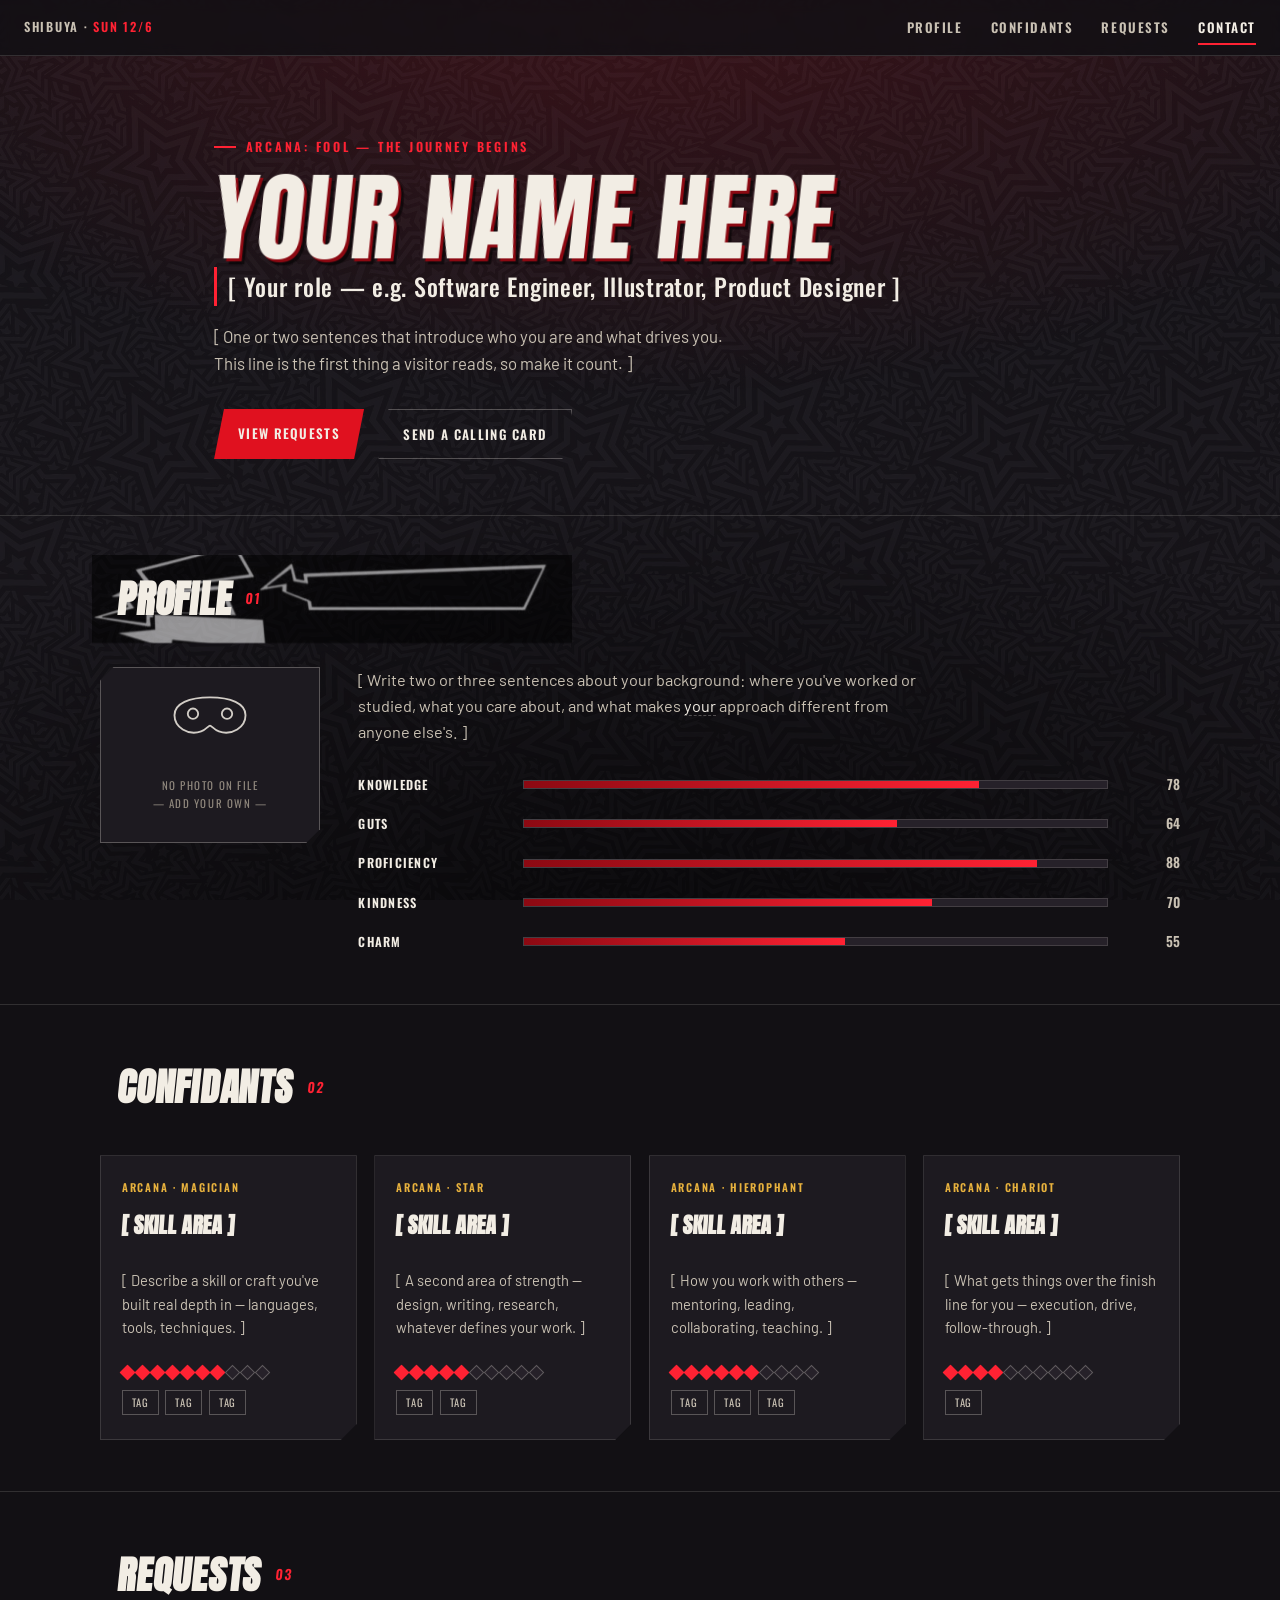
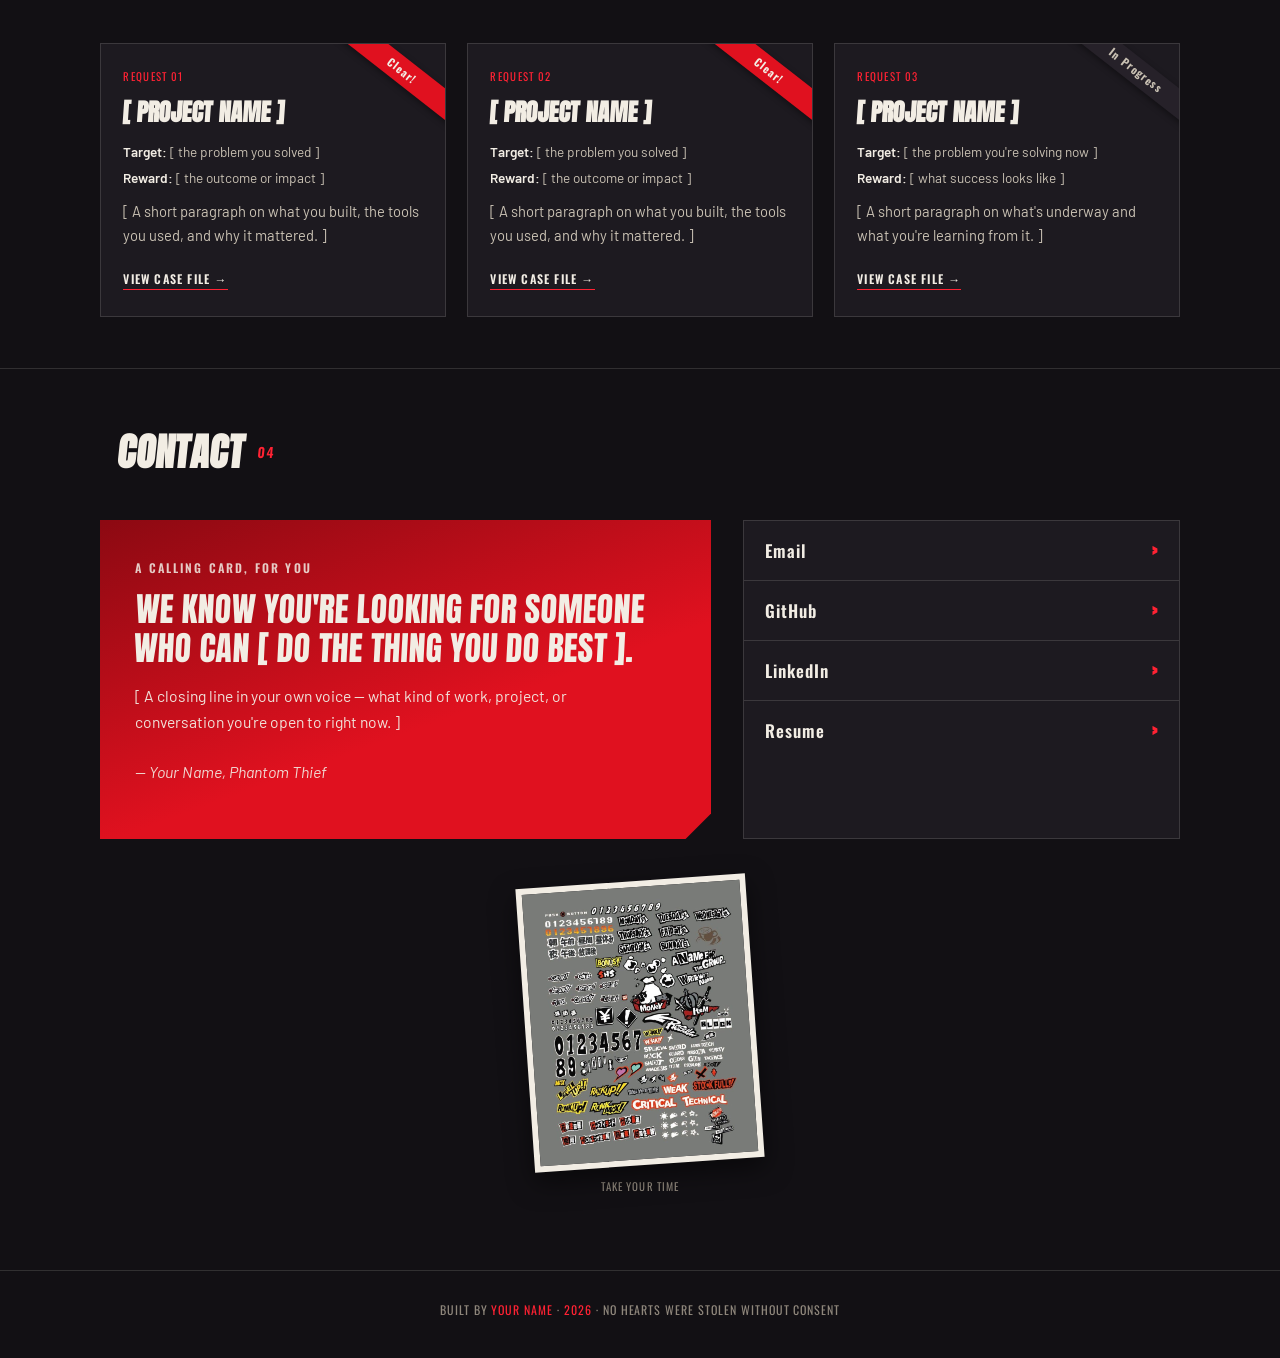
==== index.html @ 4e9e60bc "Add Persona 5 themed personal website Static site with a calling-card hero, confidant-style skill ca" ====
<!DOCTYPE html>
<html lang="en">
<head>
<meta charset="UTF-8">
<meta name="viewport" content="width=device-width, initial-scale=1.0">
<title>Your Name — Phantom Thief Dossier</title>
<link rel="preconnect" href="https://fonts.googleapis.com">
<link href="https://fonts.googleapis.com/css2?family=Anton&family=Oswald:wght@400;500;600;700&family=Barlow:ital,wght@0,400;0,500;0,600;1,500&display=swap" rel="stylesheet">
<link rel="stylesheet" href="css/style.css">
</head>
<body>

<div class="app">
  <div class="bg-texture" aria-hidden="true"></div>
  <div class="bg-vignette" aria-hidden="true"></div>

  <header class="hud">
    <div class="hud-left">SHIBUYA · <b id="hud-date">—</b></div>
    <nav class="hud-nav" id="hud-nav">
      <a href="#profile">Profile</a>
      <a href="#confidants">Confidants</a>
      <a href="#requests">Requests</a>
      <a href="#contact">Contact</a>
    </nav>
    <button class="hud-toggle" id="hud-toggle" aria-label="Open menu" aria-expanded="false">MENU</button>
  </header>

  <main>
    <section class="hero" id="top">
      <p class="eyebrow">Arcana: Fool — the journey begins</p>
      <h1 class="hero-name">Your Name Here</h1>
      <p class="hero-role">[ Your role — e.g. Software Engineer, Illustrator, Product Designer ]</p>
      <p class="hero-line">[ One or two sentences that introduce who you are and what drives you. This line is the first thing a visitor reads, so make it count. ]</p>
      <div class="hero-actions">
        <a class="btn btn-primary" href="#requests">View Requests</a>
        <a class="btn btn-ghost" href="#contact">Send a Calling Card</a>
      </div>
    </section>

    <section class="panel" id="profile">
      <div class="panel-inner">
        <div class="panel-head">
          <img class="banner" src="assets/img/banner.jpg" alt="" style="object-position:center 15%;">
          <h2>Profile</h2><span class="idx">01</span>
        </div>
        <div class="profile-grid">
          <div class="portrait-frame">
            <svg class="mask-icon" viewBox="0 0 100 70" fill="none" xmlns="http://www.w3.org/2000/svg">
              <path d="M2 30 C2 14 22 6 50 6 C78 6 98 14 98 30 C98 46 80 58 62 52 C56 50 52 44 50 44 C48 44 44 50 38 52 C20 58 2 46 2 30 Z" stroke="#f2ede4" stroke-width="2.5"/>
              <circle cx="27" cy="28" r="7" stroke="#f2ede4" stroke-width="2.5"/>
              <circle cx="73" cy="28" r="7" stroke="#f2ede4" stroke-width="2.5"/>
            </svg>
            <p class="cap">No photo on file<br>— add your own —</p>
          </div>
          <div class="profile-body">
            <p class="bio">[ Write two or three sentences about your background: where you've worked or studied, what you care about, and what makes <em>your</em> approach different from anyone else's. ]</p>
            <div class="stats">
              <div class="stat-row"><span class="stat-name">Knowledge</span><span class="stat-track"><span class="stat-fill" style="--val:78%"></span></span><span class="stat-num">78</span></div>
              <div class="stat-row"><span class="stat-name">Guts</span><span class="stat-track"><span class="stat-fill" style="--val:64%"></span></span><span class="stat-num">64</span></div>
              <div class="stat-row"><span class="stat-name">Proficiency</span><span class="stat-track"><span class="stat-fill" style="--val:88%"></span></span><span class="stat-num">88</span></div>
              <div class="stat-row"><span class="stat-name">Kindness</span><span class="stat-track"><span class="stat-fill" style="--val:70%"></span></span><span class="stat-num">70</span></div>
              <div class="stat-row"><span class="stat-name">Charm</span><span class="stat-track"><span class="stat-fill" style="--val:55%"></span></span><span class="stat-num">55</span></div>
            </div>
          </div>
        </div>
      </div>
    </section>

    <section class="panel" id="confidants">
      <div class="panel-inner">
        <div class="panel-head">
          <img class="banner" src="assets/img/banner.jpg" alt="" style="object-position:center 55%;">
          <h2>Confidants</h2><span class="idx">02</span>
        </div>
        <div class="confidant-grid">
          <article class="confidant-card">
            <span class="confidant-arcana">Arcana · Magician</span>
            <h3 class="confidant-title">[ Skill Area ]</h3>
            <p class="confidant-desc">[ Describe a skill or craft you've built real depth in — languages, tools, techniques. ]</p>
            <div class="pips"><span class="pip on"></span><span class="pip on"></span><span class="pip on"></span><span class="pip on"></span><span class="pip on"></span><span class="pip on"></span><span class="pip on"></span><span class="pip"></span><span class="pip"></span><span class="pip"></span></div>
            <div class="tags"><span class="tag">Tag</span><span class="tag">Tag</span><span class="tag">Tag</span></div>
          </article>
          <article class="confidant-card">
            <span class="confidant-arcana">Arcana · Star</span>
            <h3 class="confidant-title">[ Skill Area ]</h3>
            <p class="confidant-desc">[ A second area of strength — design, writing, research, whatever defines your work. ]</p>
            <div class="pips"><span class="pip on"></span><span class="pip on"></span><span class="pip on"></span><span class="pip on"></span><span class="pip on"></span><span class="pip"></span><span class="pip"></span><span class="pip"></span><span class="pip"></span><span class="pip"></span></div>
            <div class="tags"><span class="tag">Tag</span><span class="tag">Tag</span></div>
          </article>
          <article class="confidant-card">
            <span class="confidant-arcana">Arcana · Hierophant</span>
            <h3 class="confidant-title">[ Skill Area ]</h3>
            <p class="confidant-desc">[ How you work with others — mentoring, leading, collaborating, teaching. ]</p>
            <div class="pips"><span class="pip on"></span><span class="pip on"></span><span class="pip on"></span><span class="pip on"></span><span class="pip on"></span><span class="pip on"></span><span class="pip"></span><span class="pip"></span><span class="pip"></span><span class="pip"></span></div>
            <div class="tags"><span class="tag">Tag</span><span class="tag">Tag</span><span class="tag">Tag</span></div>
          </article>
          <article class="confidant-card">
            <span class="confidant-arcana">Arcana · Chariot</span>
            <h3 class="confidant-title">[ Skill Area ]</h3>
            <p class="confidant-desc">[ What gets things over the finish line for you — execution, drive, follow-through. ]</p>
            <div class="pips"><span class="pip on"></span><span class="pip on"></span><span class="pip on"></span><span class="pip on"></span><span class="pip"></span><span class="pip"></span><span class="pip"></span><span class="pip"></span><span class="pip"></span><span class="pip"></span></div>
            <div class="tags"><span class="tag">Tag</span></div>
          </article>
        </div>
      </div>
    </section>

    <section class="panel" id="requests">
      <div class="panel-inner">
        <div class="panel-head">
          <img class="banner" src="assets/img/banner.jpg" alt="" style="object-position:center 80%;">
          <h2>Requests</h2><span class="idx">03</span>
        </div>
        <div class="request-board">
          <article class="request-card">
            <span class="request-stamp">Clear!</span>
            <div class="request-meta">Request 01</div>
            <h3 class="request-title">[ Project Name ]</h3>
            <div class="request-row"><b>Target:</b> [ the problem you solved ]</div>
            <div class="request-row"><b>Reward:</b> [ the outcome or impact ]</div>
            <p class="request-desc">[ A short paragraph on what you built, the tools you used, and why it mattered. ]</p>
            <a class="request-link" href="#">View case file →</a>
          </article>
          <article class="request-card">
            <span class="request-stamp">Clear!</span>
            <div class="request-meta">Request 02</div>
            <h3 class="request-title">[ Project Name ]</h3>
            <div class="request-row"><b>Target:</b> [ the problem you solved ]</div>
            <div class="request-row"><b>Reward:</b> [ the outcome or impact ]</div>
            <p class="request-desc">[ A short paragraph on what you built, the tools you used, and why it mattered. ]</p>
            <a class="request-link" href="#">View case file →</a>
          </article>
          <article class="request-card">
            <span class="request-stamp" style="background:var(--panel-raised);color:var(--paper-dim);">In Progress</span>
            <div class="request-meta">Request 03</div>
            <h3 class="request-title">[ Project Name ]</h3>
            <div class="request-row"><b>Target:</b> [ the problem you're solving now ]</div>
            <div class="request-row"><b>Reward:</b> [ what success looks like ]</div>
            <p class="request-desc">[ A short paragraph on what's underway and what you're learning from it. ]</p>
            <a class="request-link" href="#">View case file →</a>
          </article>
        </div>
      </div>
    </section>

    <section class="panel contact" id="contact">
      <div class="panel-inner">
        <div class="panel-head">
          <img class="banner" src="assets/img/banner.jpg" alt="" style="object-position:center 35%;">
          <h2>Contact</h2><span class="idx">04</span>
        </div>
        <div class="card-wrap">
          <div class="calling-card">
            <div class="calling-kicker">A calling card, for you</div>
            <div class="calling-headline">We know you're looking for someone who can [ do the thing you do best ].</div>
            <p class="calling-body">[ A closing line in your own voice — what kind of work, project, or conversation you're open to right now. ]</p>
            <p class="calling-sign">— Your Name, Phantom Thief</p>
          </div>
          <div class="link-panel">
            <a class="link-row" href="mailto:you@example.com"><span>Email</span><span class="arrow">›</span></a>
            <a class="link-row" href="#"><span>GitHub</span><span class="arrow">›</span></a>
            <a class="link-row" href="#"><span>LinkedIn</span><span class="arrow">›</span></a>
            <a class="link-row" href="#"><span>Resume</span><span class="arrow">›</span></a>
          </div>
        </div>
        <div class="sticker-wrap">
          <img class="sticker-sheet" src="assets/img/sticker-sheet.jpg" alt="Persona 5 style sticker sheet, decorative">
        </div>
        <p class="sticker-note">Take your time</p>
      </div>
    </section>
  </main>

  <footer class="site-footer">Built by <span>Your Name</span> · <span id="hud-year"></span> · No hearts were stolen without consent</footer>
</div>

<script src="js/main.js" defer></script>
</body>
</html>
---- css/style.css ----
:root{
  --ink:#121014;
  --panel:#1d1a20;
  --panel-raised:#262129;
  --red:#e0111f;
  --red-deep:#8c0912;
  --red-bright:#ff2233;
  --paper:#f2ede4;
  --paper-dim:#c9c1b3;
  --paper-faint:#8f877c;
  --gold:#e8b23d;
  --line:rgba(242,237,228,0.14);
  --line-strong:rgba(242,237,228,0.28);
}
*,*::before,*::after{ box-sizing:border-box; }
html{ scroll-behavior:smooth; }
@media (prefers-reduced-motion:reduce){ html{ scroll-behavior:auto; } }
body{
  margin:0;
  background:var(--ink);
  color:var(--paper);
  font-family:'Barlow',system-ui,sans-serif;
  font-size:17px;
  line-height:1.6;
  -webkit-font-smoothing:antialiased;
}
h1,h2,h3{ text-wrap:balance; margin:0; }
a{ color:inherit; }
img{ max-width:100%; display:block; }

.app{ position:relative; overflow:hidden; }
.bg-texture{
  position:fixed; inset:0; z-index:0;
  background-image:url("../assets/img/back.png");
  background-size:420px; background-repeat:repeat;
  opacity:0.16; mix-blend-mode:screen;
  pointer-events:none;
}
.bg-vignette{
  position:fixed; inset:0; z-index:0; pointer-events:none;
  background:
    radial-gradient(120% 90% at 50% -10%, rgba(224,17,31,0.22), transparent 60%),
    radial-gradient(140% 100% at 50% 110%, rgba(0,0,0,0.65), transparent 55%);
}

/* ---------- HUD header ---------- */
.hud{
  position:sticky; top:0; z-index:40;
  display:flex; align-items:center; justify-content:space-between;
  gap:1rem;
  padding:.85rem 1.5rem;
  background:rgba(18,16,20,0.86);
  backdrop-filter:blur(6px);
  border-bottom:1px solid var(--line);
}
.hud-left{
  font-family:'Oswald',sans-serif; font-weight:600;
  font-size:.78rem; letter-spacing:.14em; text-transform:uppercase;
  color:var(--paper-dim); white-space:nowrap;
}
.hud-left b{ color:var(--red-bright); font-weight:600; }
.hud-nav{ display:flex; gap:1.75rem; }
.hud-nav a{
  font-family:'Oswald',sans-serif; font-weight:600; font-size:.82rem;
  letter-spacing:.12em; text-transform:uppercase;
  text-decoration:none; color:var(--paper-dim);
  position:relative; padding:.2rem 0; transition:color .15s ease;
}
.hud-nav a::after{
  content:""; position:absolute; left:0; right:100%; bottom:-4px; height:2px;
  background:var(--red-bright); transition:right .18s ease;
}
.hud-nav a:hover, .hud-nav a.active{ color:var(--paper); }
.hud-nav a:hover::after, .hud-nav a.active::after{ right:0; }
.hud-toggle{ display:none; }

@media (max-width:760px){
  .hud-nav{
    position:fixed; inset:56px 0 auto 0; flex-direction:column; gap:0;
    background:rgba(15,13,16,0.98); border-bottom:1px solid var(--line);
    padding:.5rem 1.5rem 1rem; transform:translateY(-8px); opacity:0; pointer-events:none;
    transition:opacity .15s ease, transform .15s ease;
  }
  .hud-nav.open{ opacity:1; transform:translateY(0); pointer-events:auto; }
  .hud-nav a{ padding:.7rem 0; border-bottom:1px solid var(--line); }
  .hud-toggle{
    display:inline-flex; align-items:center; gap:.4rem;
    background:none; border:1px solid var(--line-strong); color:var(--paper);
    font-family:'Oswald',sans-serif; font-weight:600; font-size:.72rem;
    letter-spacing:.14em; padding:.4rem .7rem; cursor:pointer;
  }
}

main{ position:relative; z-index:1; }

.wrap{ max-width:1080px; margin:0 auto; padding:0 1.5rem; }

/* ---------- Hero ---------- */
.hero{ padding:4.5rem 1.5rem 3.5rem; max-width:900px; margin:0 auto; text-align:left; }
.eyebrow{
  font-family:'Oswald',sans-serif; font-weight:600; font-size:.78rem;
  letter-spacing:.22em; text-transform:uppercase; color:var(--red-bright);
  margin:0 0 1.1rem; display:inline-flex; align-items:center; gap:.6rem;
}
.eyebrow::before{ content:""; width:22px; height:2px; background:var(--red-bright); }
.hero-name{
  font-family:'Anton',sans-serif; font-weight:400;
  font-size:clamp(2.8rem,9vw,6rem); line-height:.92;
  text-transform:uppercase; letter-spacing:.01em;
  transform:skewX(-6deg);
  color:var(--paper);
  text-shadow:
    3px 3px 0 var(--red-deep),
    6px 6px 0 rgba(0,0,0,.55);
  margin:0 0 .3rem;
  animation:hero-in .55s cubic-bezier(.2,.8,.3,1) both;
}
@keyframes hero-in{ from{ opacity:0; transform:skewX(-6deg) translateX(-18px);} to{ opacity:1; transform:skewX(-6deg) translateX(0);} }
@media (prefers-reduced-motion:reduce){ .hero-name{ animation:none; } }
.hero-role{
  font-family:'Oswald',sans-serif; font-weight:500; font-size:clamp(1.1rem,2.6vw,1.5rem);
  letter-spacing:.03em; color:var(--paper); margin:.2rem 0 1.1rem;
  border-left:3px solid var(--red-bright); padding-left:.7rem;
}
.hero-line{ max-width:60ch; color:var(--paper-dim); font-size:1.05rem; margin:0 0 2rem; }
.hero-actions{ display:flex; flex-wrap:wrap; gap:.9rem; }

.btn{
  font-family:'Oswald',sans-serif; font-weight:600; font-size:.82rem;
  letter-spacing:.1em; text-transform:uppercase; text-decoration:none;
  padding:.85rem 1.5rem; display:inline-block;
  clip-path:polygon(10px 0,100% 0,calc(100% - 10px) 100%,0 100%);
  transition:transform .12s ease, filter .12s ease;
}
.btn:hover{ transform:translateY(-2px); }
.btn:focus-visible{ outline:2px solid var(--gold); outline-offset:3px; }
.btn-primary{ background:var(--red); color:var(--paper); }
.btn-primary:hover{ filter:brightness(1.12); }
.btn-ghost{ background:transparent; color:var(--paper); border:1px solid var(--line-strong); }
.btn-ghost:hover{ border-color:var(--red-bright); color:var(--red-bright); }

/* ---------- Section chrome ---------- */
.panel{ padding:3.2rem 1.5rem; border-top:1px solid var(--line); }
.panel-inner{ max-width:1080px; margin:0 auto; }
.panel-head{ position:relative; margin-bottom:2.2rem; height:64px; display:flex; align-items:center; }
.banner{
  position:absolute; left:-8px; top:50%; transform:translateY(-50%);
  height:88px; width:min(480px,90vw); object-fit:cover;
  mix-blend-mode:screen; opacity:.55; pointer-events:none;
}
.panel-head h2{
  position:relative; font-family:'Anton',sans-serif; font-size:clamp(1.6rem,4vw,2.4rem);
  text-transform:uppercase; letter-spacing:.02em; transform:skewX(-6deg);
  color:var(--paper); padding-left:1.1rem;
}
.panel-head .idx{
  font-family:'Oswald',sans-serif; font-weight:600; color:var(--red-bright);
  font-size:.85rem; letter-spacing:.1em; margin-left:.9rem; transform:skewX(-6deg);
}

/* ---------- Profile ---------- */
.profile-grid{ display:grid; grid-template-columns:220px 1fr; gap:2.4rem; align-items:start; }
@media (max-width:700px){ .profile-grid{ grid-template-columns:1fr; } }
.portrait-frame{
  background:var(--panel); border:1px solid var(--line-strong);
  clip-path:polygon(0 14px,14px 0,100% 0,100% calc(100% - 14px),calc(100% - 14px) 100%,0 100%);
  padding:1.6rem 1rem 1.2rem; text-align:center;
}
.mask-icon{ width:74px; height:auto; margin:0 auto .9rem; opacity:.85; }
.portrait-frame .cap{
  font-family:'Oswald',sans-serif; font-size:.68rem; letter-spacing:.14em;
  text-transform:uppercase; color:var(--paper-faint);
}
.bio{ color:var(--paper-dim); max-width:62ch; margin:0 0 1.8rem; font-size:1.02rem; }
.bio em{ color:var(--paper); font-style:normal; border-bottom:1px dashed var(--line-strong); }

.stats{ display:flex; flex-direction:column; gap:1.1rem; }
.stat-row{ display:grid; grid-template-columns:150px 1fr 3.6rem; align-items:center; gap:.9rem; }
@media (max-width:560px){ .stat-row{ grid-template-columns:110px 1fr 3rem; } }
.stat-name{
  font-family:'Oswald',sans-serif; font-weight:600; font-size:.78rem;
  letter-spacing:.1em; text-transform:uppercase; color:var(--paper);
}
.stat-track{ height:9px; background:var(--panel-raised); border:1px solid var(--line); position:relative; }
.stat-fill{
  position:absolute; inset:0; width:var(--val); background:linear-gradient(90deg,var(--red-deep),var(--red-bright));
  animation:fill-in 1s cubic-bezier(.2,.7,.2,1) both;
}
@keyframes fill-in{ from{ transform:scaleX(0); transform-origin:left; } to{ transform:scaleX(1); transform-origin:left; } }
@media (prefers-reduced-motion:reduce){ .stat-fill{ animation:none; } }
.stat-num{ font-family:'Oswald',sans-serif; font-weight:600; font-size:.85rem; color:var(--paper-dim); text-align:right; font-variant-numeric:tabular-nums; }

/* ---------- Confidants ---------- */
.confidant-grid{ display:grid; grid-template-columns:repeat(auto-fit,minmax(230px,1fr)); gap:1.1rem; }
.confidant-card{
  background:var(--panel); border:1px solid var(--line); padding:1.4rem 1.3rem 1.5rem;
  clip-path:polygon(0 0,100% 0,100% calc(100% - 16px),calc(100% - 16px) 100%,0 100%);
  display:flex; flex-direction:column; gap:.75rem; transition:border-color .15s ease, transform .15s ease;
}
.confidant-card:hover{ border-color:var(--red-bright); transform:translateY(-3px); }
.confidant-arcana{
  font-family:'Oswald',sans-serif; font-weight:600; font-size:.68rem;
  letter-spacing:.16em; text-transform:uppercase; color:var(--gold);
}
.confidant-title{ font-family:'Anton',sans-serif; font-size:1.35rem; text-transform:uppercase; transform:skewX(-4deg); }
.confidant-desc{ color:var(--paper-dim); font-size:.92rem; flex:1; }
.pips{ display:flex; gap:4px; }
.pip{ width:11px; height:11px; background:var(--panel-raised); border:1px solid var(--line-strong); transform:rotate(45deg); }
.pip.on{ background:var(--red-bright); border-color:var(--red-bright); }
.tags{ display:flex; flex-wrap:wrap; gap:.4rem; }
.tag{
  font-family:'Oswald',sans-serif; font-size:.66rem; letter-spacing:.08em; text-transform:uppercase;
  color:var(--paper-dim); border:1px solid var(--line-strong); padding:.2rem .55rem;
}

/* ---------- Requests ---------- */
.request-board{ display:grid; grid-template-columns:repeat(auto-fit,minmax(260px,1fr)); gap:1.3rem; }
.request-card{
  position:relative; background:var(--panel); border:1px solid var(--line);
  padding:1.5rem 1.4rem 1.6rem; overflow:hidden;
}
.request-stamp{
  position:absolute; top:14px; right:-32px; width:150px; text-align:center;
  background:var(--red); color:var(--paper); transform:rotate(38deg);
  font-family:'Oswald',sans-serif; font-weight:700; font-size:.68rem; letter-spacing:.12em;
  padding:.25rem 0; box-shadow:0 2px 6px rgba(0,0,0,.4);
}
.request-meta{ font-family:'Oswald',sans-serif; font-size:.68rem; letter-spacing:.12em; text-transform:uppercase; color:var(--red-bright); margin-bottom:.5rem; }
.request-title{ font-family:'Anton',sans-serif; font-size:1.5rem; text-transform:uppercase; transform:skewX(-4deg); margin-bottom:.6rem; max-width:80%; }
.request-row{ font-size:.85rem; color:var(--paper-dim); margin-bottom:.3rem; }
.request-row b{ color:var(--paper); font-weight:600; }
.request-desc{ color:var(--paper-dim); font-size:.92rem; margin:.7rem 0 1rem; }
.request-link{
  font-family:'Oswald',sans-serif; font-weight:600; font-size:.75rem; letter-spacing:.1em;
  text-transform:uppercase; text-decoration:none; color:var(--paper);
  border-bottom:1px solid var(--red-bright); padding-bottom:2px;
}

/* ---------- Contact ---------- */
.contact{ padding-bottom:4rem; }
.card-wrap{ display:grid; grid-template-columns:1.4fr 1fr; gap:2rem; align-items:stretch; }
@media (max-width:760px){ .card-wrap{ grid-template-columns:1fr; } }
.calling-card{
  background:linear-gradient(160deg,var(--red-deep),var(--red) 60%);
  color:var(--paper); padding:2.4rem 2.2rem;
  clip-path:polygon(0 0,100% 0,100% calc(100% - 26px),calc(100% - 26px) 100%,0 100%);
  position:relative;
}
.calling-kicker{ font-family:'Oswald',sans-serif; font-weight:600; letter-spacing:.18em; font-size:.75rem; text-transform:uppercase; opacity:.85; margin-bottom:.8rem; }
.calling-headline{ font-family:'Anton',sans-serif; font-size:clamp(1.5rem,3.6vw,2.1rem); text-transform:uppercase; line-height:1.15; transform:skewX(-3deg); margin-bottom:1rem; }
.calling-body{ font-size:.98rem; max-width:52ch; opacity:.95; margin-bottom:1.6rem; }
.calling-sign{ font-family:'Barlow',sans-serif; font-style:italic; font-size:1rem; opacity:.9; }

.link-panel{ background:var(--panel); border:1px solid var(--line); display:flex; flex-direction:column; }
.link-row{
  display:flex; align-items:center; justify-content:space-between;
  padding:1rem 1.3rem; border-bottom:1px solid var(--line); text-decoration:none; color:var(--paper);
  font-family:'Oswald',sans-serif; font-weight:600; letter-spacing:.06em; transition:background .12s ease, padding-left .12s ease;
}
.link-row:last-child{ border-bottom:none; }
.link-row:hover{ background:var(--panel-raised); padding-left:1.6rem; }
.link-row .arrow{ color:var(--red-bright); font-family:'Anton',sans-serif; }

.sticker-wrap{ position:relative; margin-top:2.6rem; display:flex; justify-content:center; }
.sticker-sheet{
  width:min(230px,70vw); border:6px solid var(--paper); box-shadow:0 10px 26px rgba(0,0,0,.5);
  transform:rotate(-4deg);
}
.sticker-note{
  text-align:center; font-family:'Oswald',sans-serif; font-size:.68rem; letter-spacing:.1em;
  text-transform:uppercase; color:var(--paper-faint); margin-top:.8rem;
}

.site-footer{
  border-top:1px solid var(--line); padding:1.8rem 1.5rem 2.4rem; text-align:center;
  font-family:'Oswald',sans-serif; font-size:.75rem; letter-spacing:.08em; color:var(--paper-faint);
  text-transform:uppercase;
}
.site-footer span{ color:var(--red-bright); }
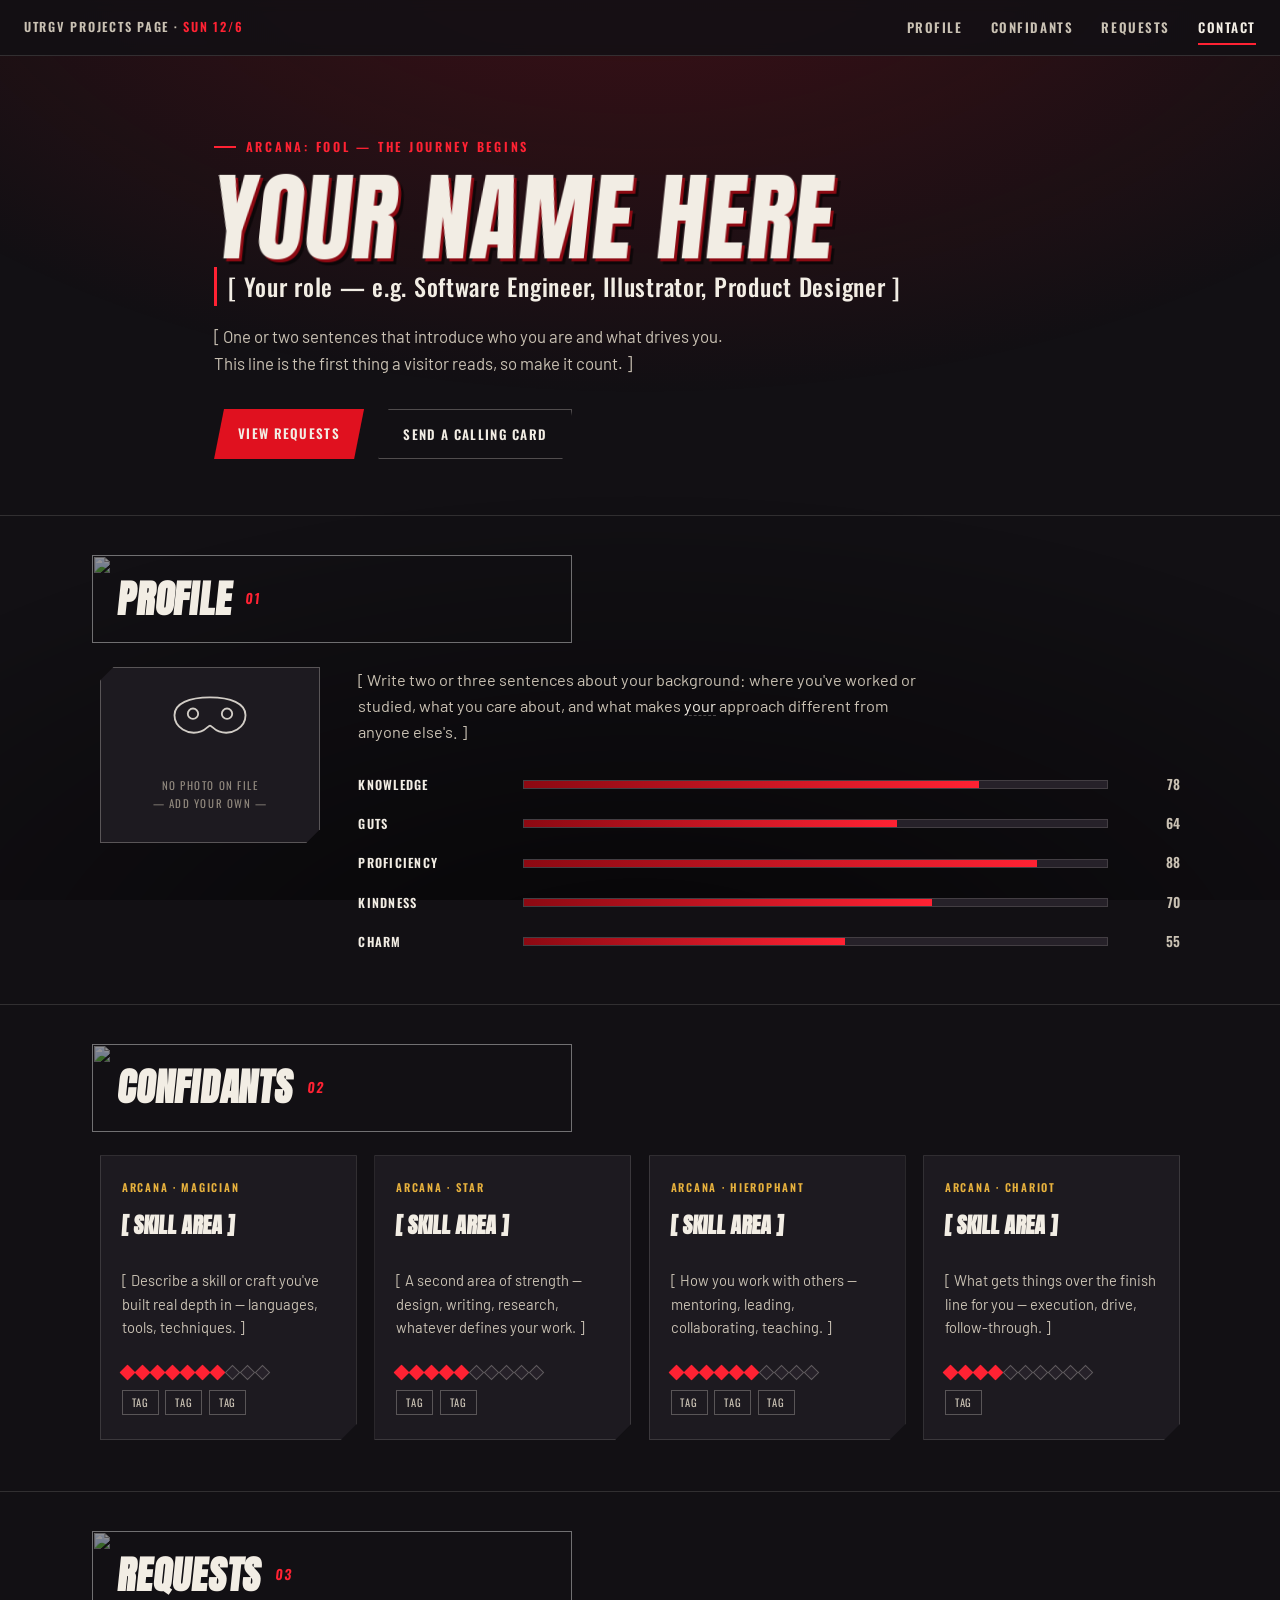
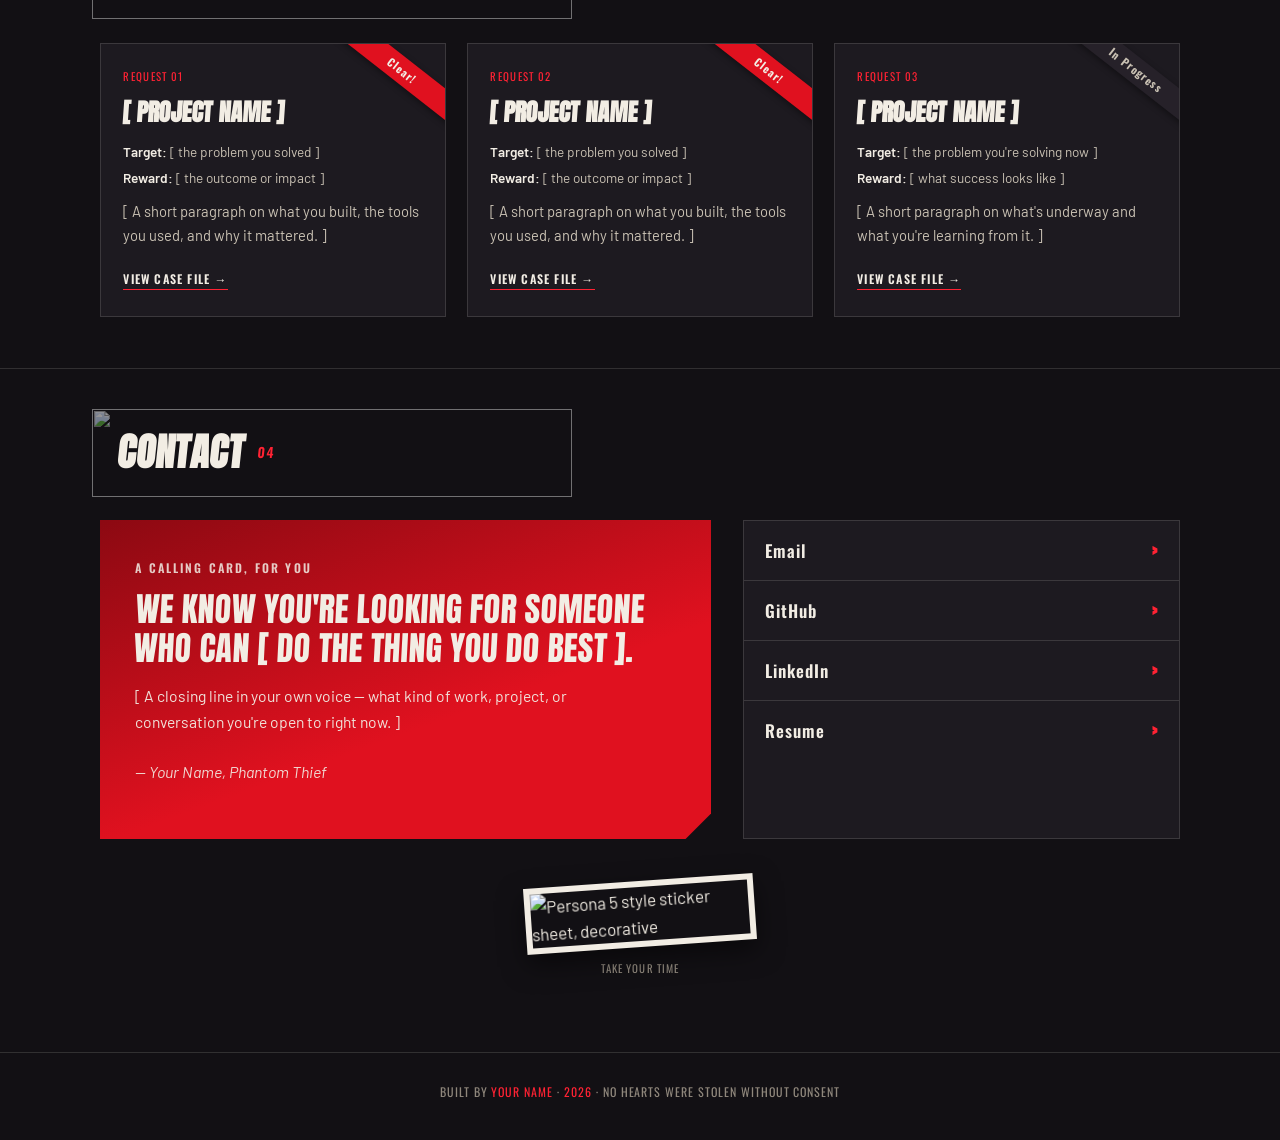
==== commit fd002bfe: "Personal Profile for ENGL 1301" ====
--- a/index.html
+++ b/index.html
@@ -15,7 +15,7 @@
   <div class="bg-vignette" aria-hidden="true"></div>
 
   <header class="hud">
-    <div class="hud-left">SHIBUYA · <b id="hud-date">—</b></div>
+    <div class="hud-left">UTRGV Projects Page · <b id="hud-date">—</b></div>
     <nav class="hud-nav" id="hud-nav">
       <a href="#profile">Profile</a>
       <a href="#confidants">Confidants</a>
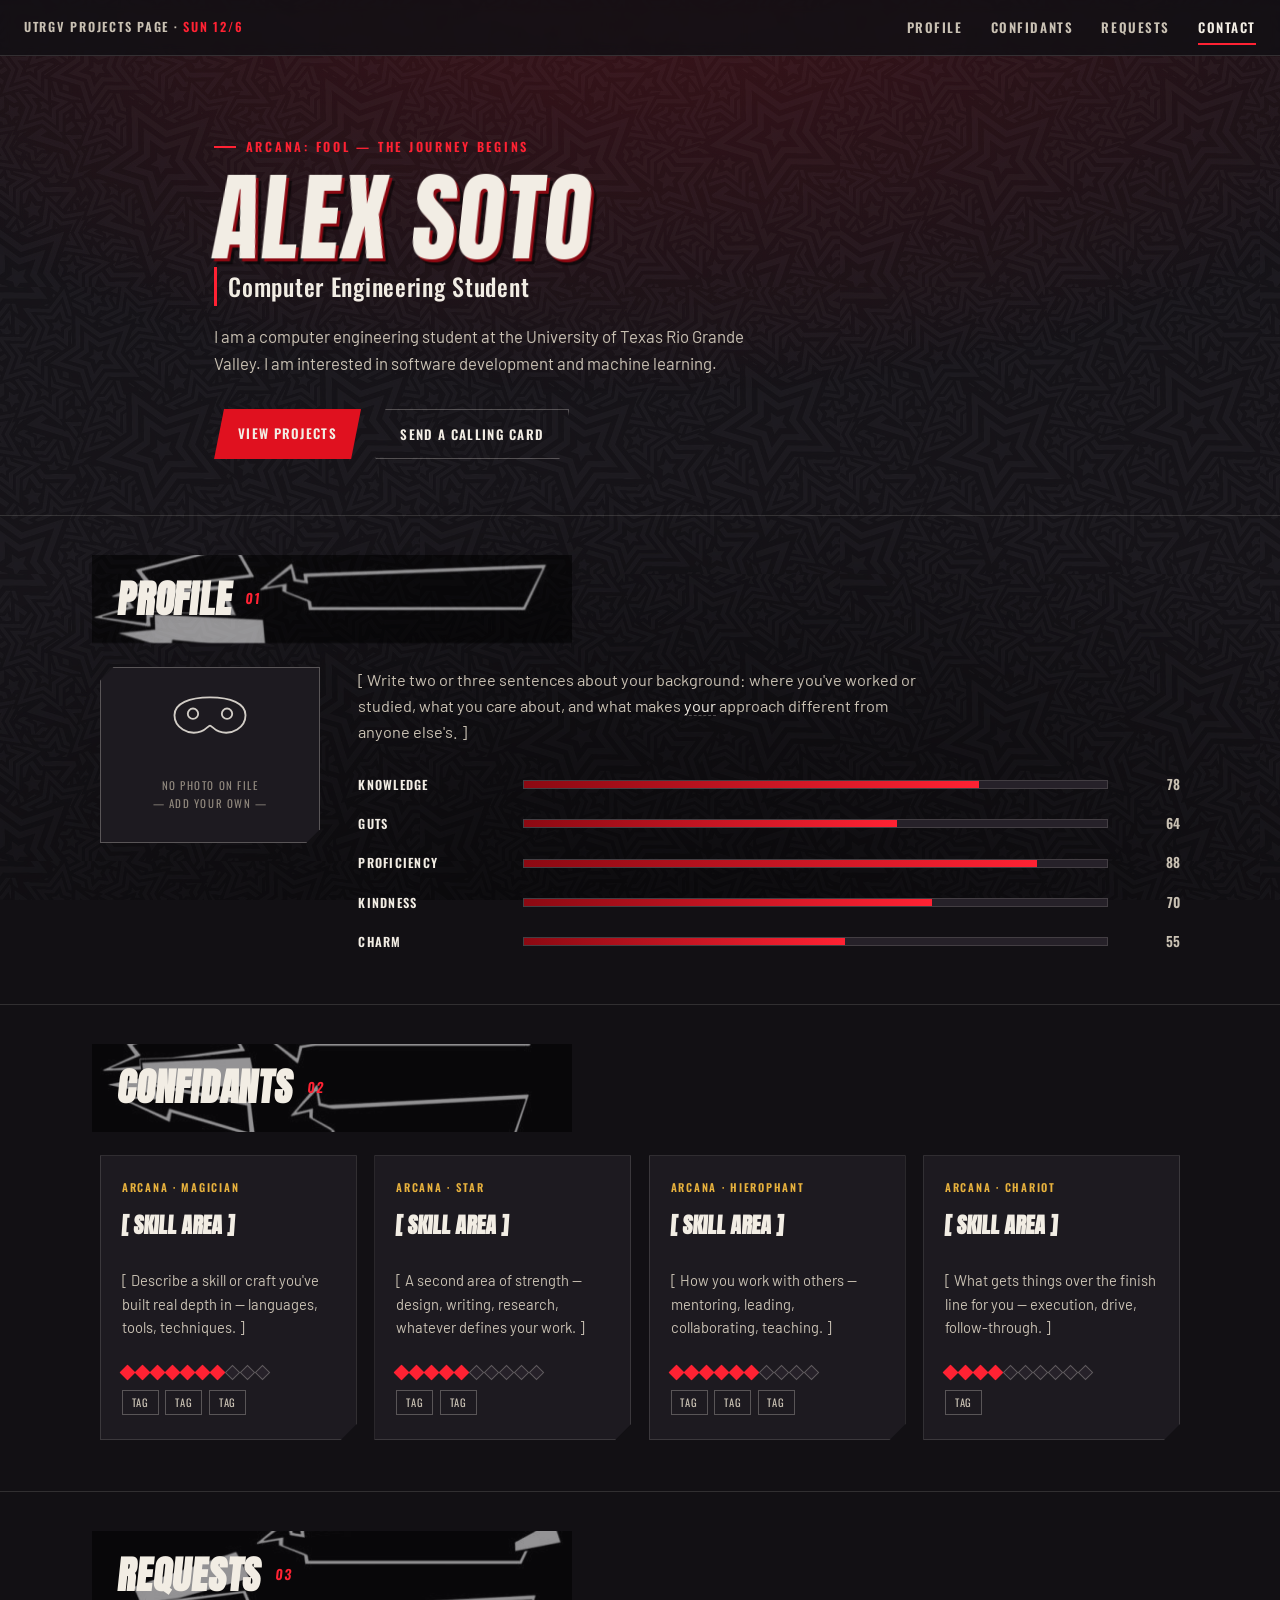
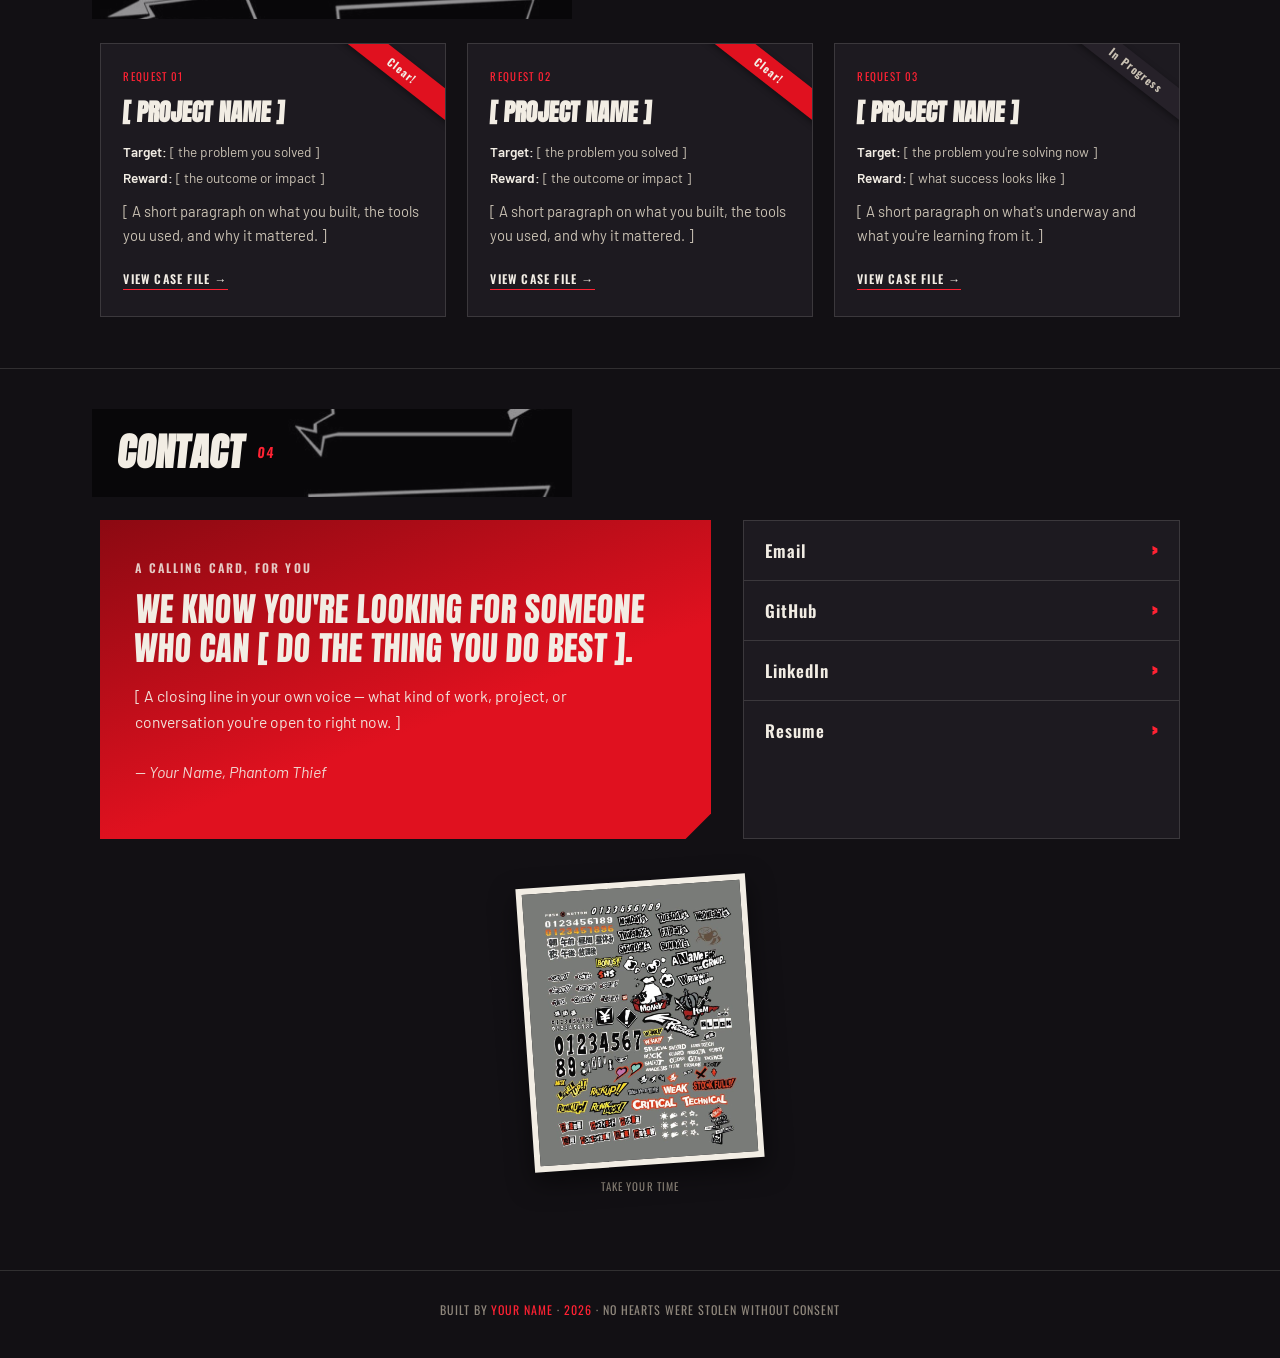
==== commit 96f022c8: "removed SRC Folder" ====
--- a/index.html
+++ b/index.html
@@ -28,11 +28,11 @@
   <main>
     <section class="hero" id="top">
       <p class="eyebrow">Arcana: Fool — the journey begins</p>
-      <h1 class="hero-name">Your Name Here</h1>
-      <p class="hero-role">[ Your role — e.g. Software Engineer, Illustrator, Product Designer ]</p>
-      <p class="hero-line">[ One or two sentences that introduce who you are and what drives you. This line is the first thing a visitor reads, so make it count. ]</p>
+      <h1 class="hero-name">Alex Soto</h1>
+      <p class="hero-role">Computer Engineering Student</p>
+      <p class="hero-line">I am a computer engineering student at the University of Texas Rio Grande Valley. I am interested in software development and machine learning.</p>
       <div class="hero-actions">
-        <a class="btn btn-primary" href="#requests">View Requests</a>
+        <a class="btn btn-primary" href="#projects">View Projects</a>
         <a class="btn btn-ghost" href="#contact">Send a Calling Card</a>
       </div>
     </section>
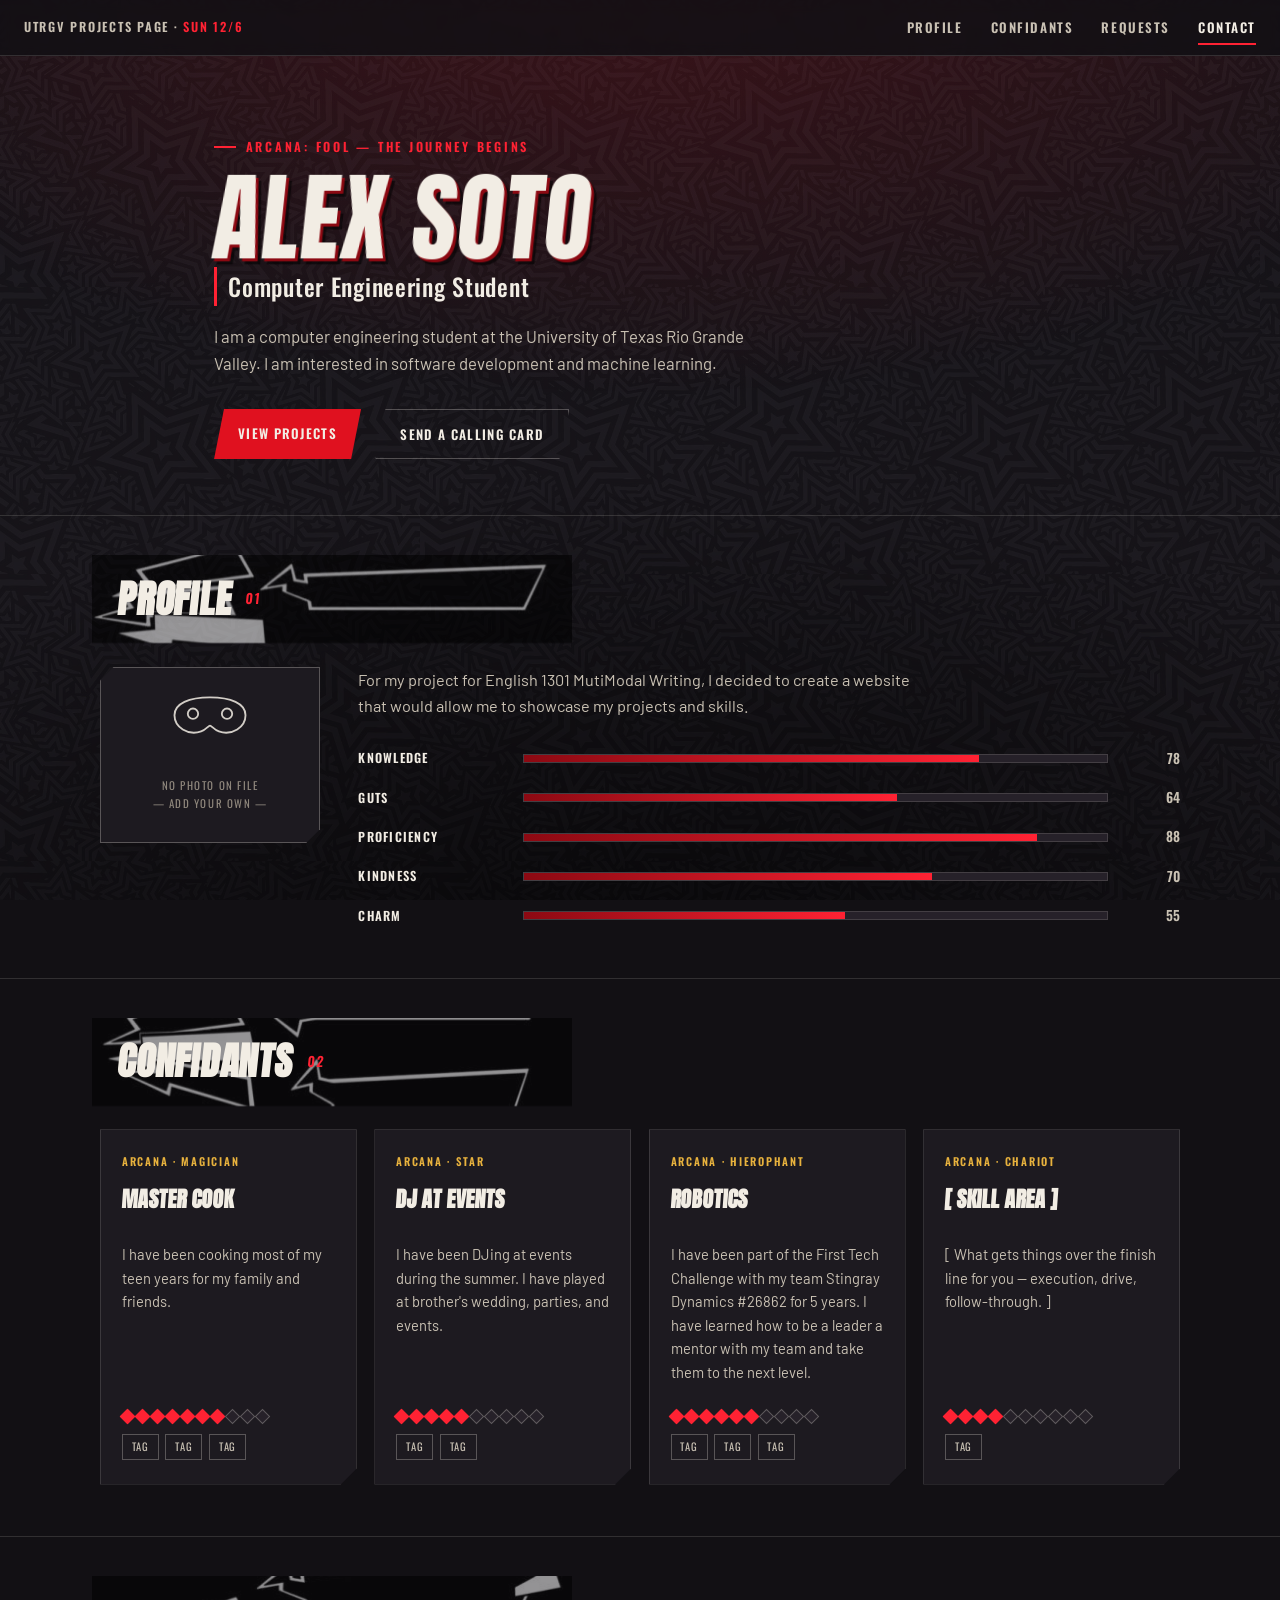
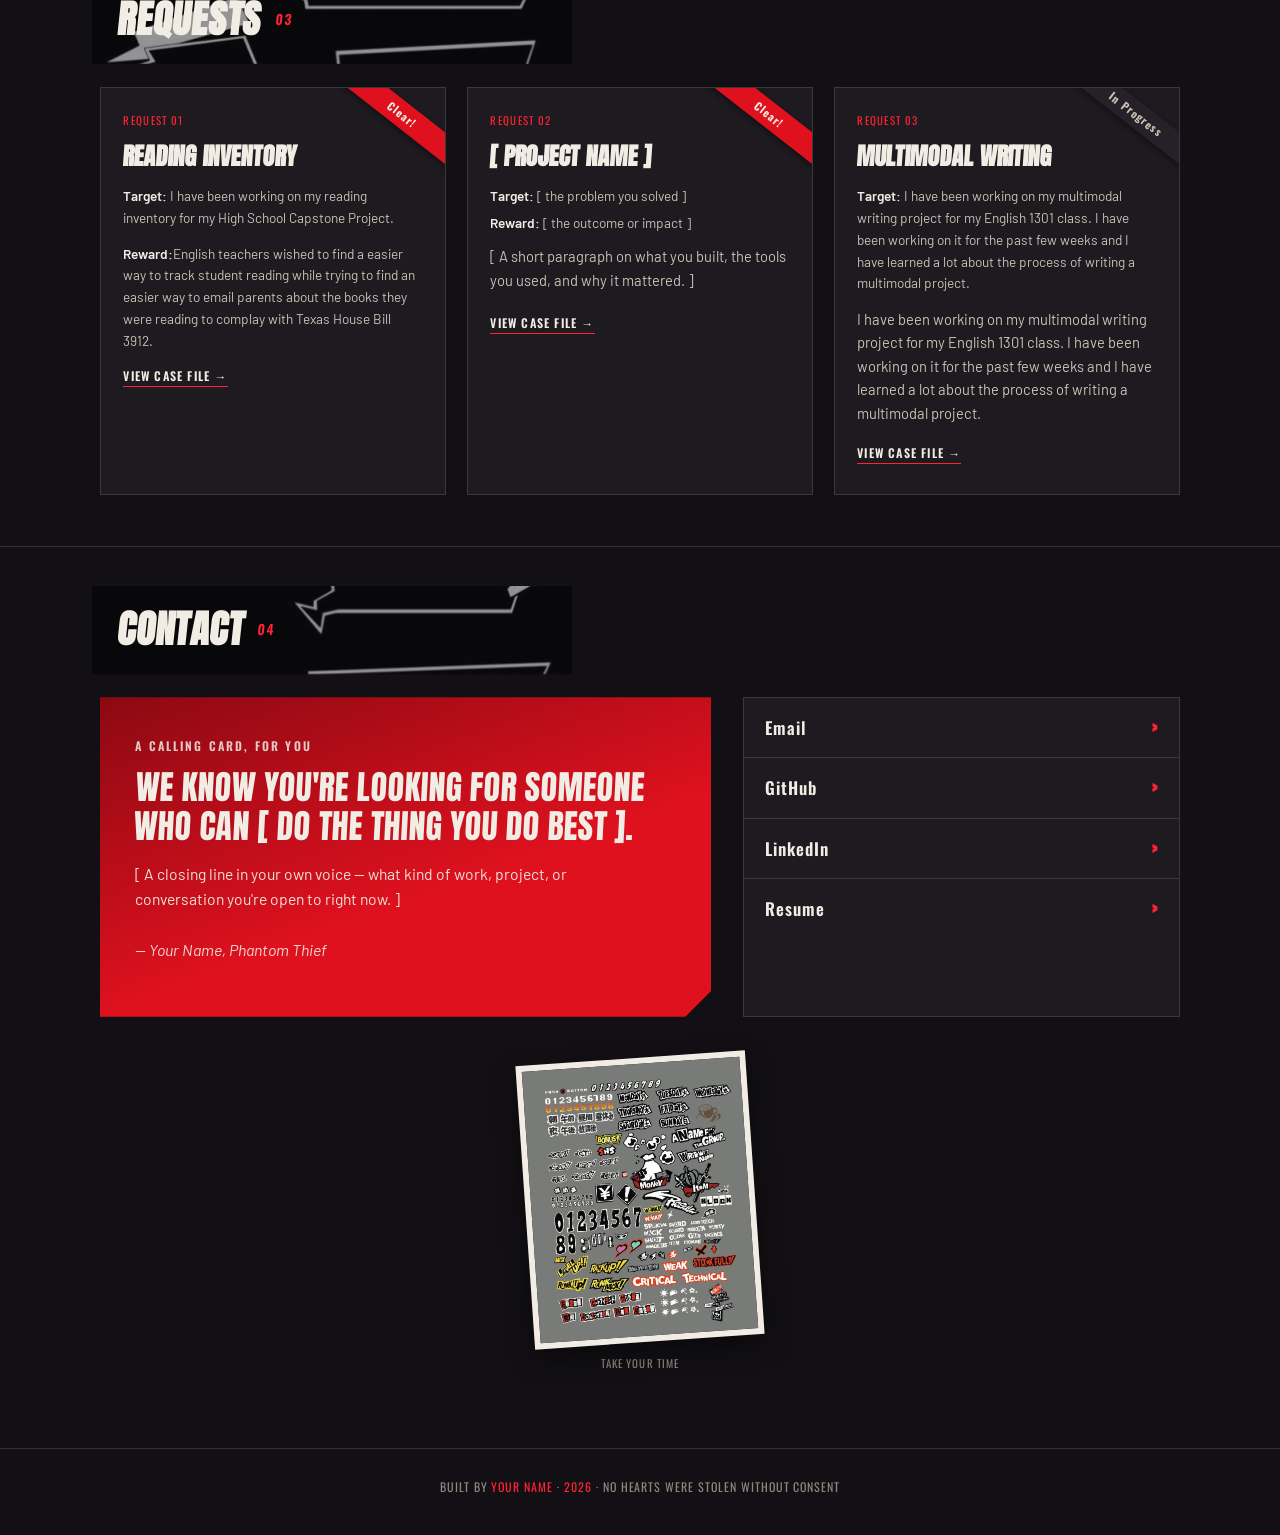
==== commit cd138ce8: "Small update on personal self along with mutimodel added to projects" ====
--- a/index.html
+++ b/index.html
@@ -53,7 +53,7 @@
             <p class="cap">No photo on file<br>— add your own —</p>
           </div>
           <div class="profile-body">
-            <p class="bio">[ Write two or three sentences about your background: where you've worked or studied, what you care about, and what makes <em>your</em> approach different from anyone else's. ]</p>
+            <p class="bio"> For my project for English 1301 MutiModal Writing, I decided to create a website that would allow me to showcase my projects and skills.</p>
             <div class="stats">
               <div class="stat-row"><span class="stat-name">Knowledge</span><span class="stat-track"><span class="stat-fill" style="--val:78%"></span></span><span class="stat-num">78</span></div>
               <div class="stat-row"><span class="stat-name">Guts</span><span class="stat-track"><span class="stat-fill" style="--val:64%"></span></span><span class="stat-num">64</span></div>
@@ -75,22 +75,22 @@
         <div class="confidant-grid">
           <article class="confidant-card">
             <span class="confidant-arcana">Arcana · Magician</span>
-            <h3 class="confidant-title">[ Skill Area ]</h3>
-            <p class="confidant-desc">[ Describe a skill or craft you've built real depth in — languages, tools, techniques. ]</p>
+            <h3 class="confidant-title">Master Cook</h3>
+            <p class="confidant-desc">I have been cooking most of my teen years for my family and friends. </p>
             <div class="pips"><span class="pip on"></span><span class="pip on"></span><span class="pip on"></span><span class="pip on"></span><span class="pip on"></span><span class="pip on"></span><span class="pip on"></span><span class="pip"></span><span class="pip"></span><span class="pip"></span></div>
             <div class="tags"><span class="tag">Tag</span><span class="tag">Tag</span><span class="tag">Tag</span></div>
           </article>
           <article class="confidant-card">
             <span class="confidant-arcana">Arcana · Star</span>
-            <h3 class="confidant-title">[ Skill Area ]</h3>
-            <p class="confidant-desc">[ A second area of strength — design, writing, research, whatever defines your work. ]</p>
+            <h3 class="confidant-title">DJ at Events</h3>
+            <p class="confidant-desc">I have been DJing at events during the summer. I have played at brother's wedding, parties, and events.</p>
             <div class="pips"><span class="pip on"></span><span class="pip on"></span><span class="pip on"></span><span class="pip on"></span><span class="pip on"></span><span class="pip"></span><span class="pip"></span><span class="pip"></span><span class="pip"></span><span class="pip"></span></div>
             <div class="tags"><span class="tag">Tag</span><span class="tag">Tag</span></div>
           </article>
           <article class="confidant-card">
             <span class="confidant-arcana">Arcana · Hierophant</span>
-            <h3 class="confidant-title">[ Skill Area ]</h3>
-            <p class="confidant-desc">[ How you work with others — mentoring, leading, collaborating, teaching. ]</p>
+            <h3 class="confidant-title">Robotics</h3>
+            <p class="confidant-desc">I have been part of the First Tech Challenge with my team Stingray Dynamics #26862 for 5 years. I have learned how to be a leader a mentor with my team and take them to the next level.</p>
             <div class="pips"><span class="pip on"></span><span class="pip on"></span><span class="pip on"></span><span class="pip on"></span><span class="pip on"></span><span class="pip on"></span><span class="pip"></span><span class="pip"></span><span class="pip"></span><span class="pip"></span></div>
             <div class="tags"><span class="tag">Tag</span><span class="tag">Tag</span><span class="tag">Tag</span></div>
           </article>
@@ -115,10 +115,9 @@
           <article class="request-card">
             <span class="request-stamp">Clear!</span>
             <div class="request-meta">Request 01</div>
-            <h3 class="request-title">[ Project Name ]</h3>
-            <div class="request-row"><b>Target:</b> [ the problem you solved ]</div>
-            <div class="request-row"><b>Reward:</b> [ the outcome or impact ]</div>
-            <p class="request-desc">[ A short paragraph on what you built, the tools you used, and why it mattered. ]</p>
+            <h3 class="request-title">Reading Inventory</h3>
+            <div class="request-row"><b>Target:</b> I have been working on my reading inventory for my High School Capstone Project.</p>
+            <div class="request-row"><b>Reward:</b>English teachers wished to find a easier way to track student reading while trying to find an easier way to email parents about the books they were reading to complay with Texas House Bill 3912.</p>
             <a class="request-link" href="#">View case file →</a>
           </article>
           <article class="request-card">
@@ -133,11 +132,10 @@
           <article class="request-card">
             <span class="request-stamp" style="background:var(--panel-raised);color:var(--paper-dim);">In Progress</span>
             <div class="request-meta">Request 03</div>
-            <h3 class="request-title">[ Project Name ]</h3>
-            <div class="request-row"><b>Target:</b> [ the problem you're solving now ]</div>
-            <div class="request-row"><b>Reward:</b> [ what success looks like ]</div>
-            <p class="request-desc">[ A short paragraph on what's underway and what you're learning from it. ]</p>
-            <a class="request-link" href="#">View case file →</a>
+            <h3 class="request-title">Multimodal Writing</h3>
+            <div class="request-row"><b>Target:</b> I have been working on my multimodal writing project for my English 1301 class. I have been working on it for the past few weeks and I have learned a lot about the process of writing a multimodal project.</p>
+            <p class="request-desc">I have been working on my multimodal writing project for my English 1301 class. I have been working on it for the past few weeks and I have learned a lot about the process of writing a multimodal project.</p>
+            <a class="request-link" href="case-files/multimodal-writing.html">View case file →</a>
           </article>
         </div>
       </div>
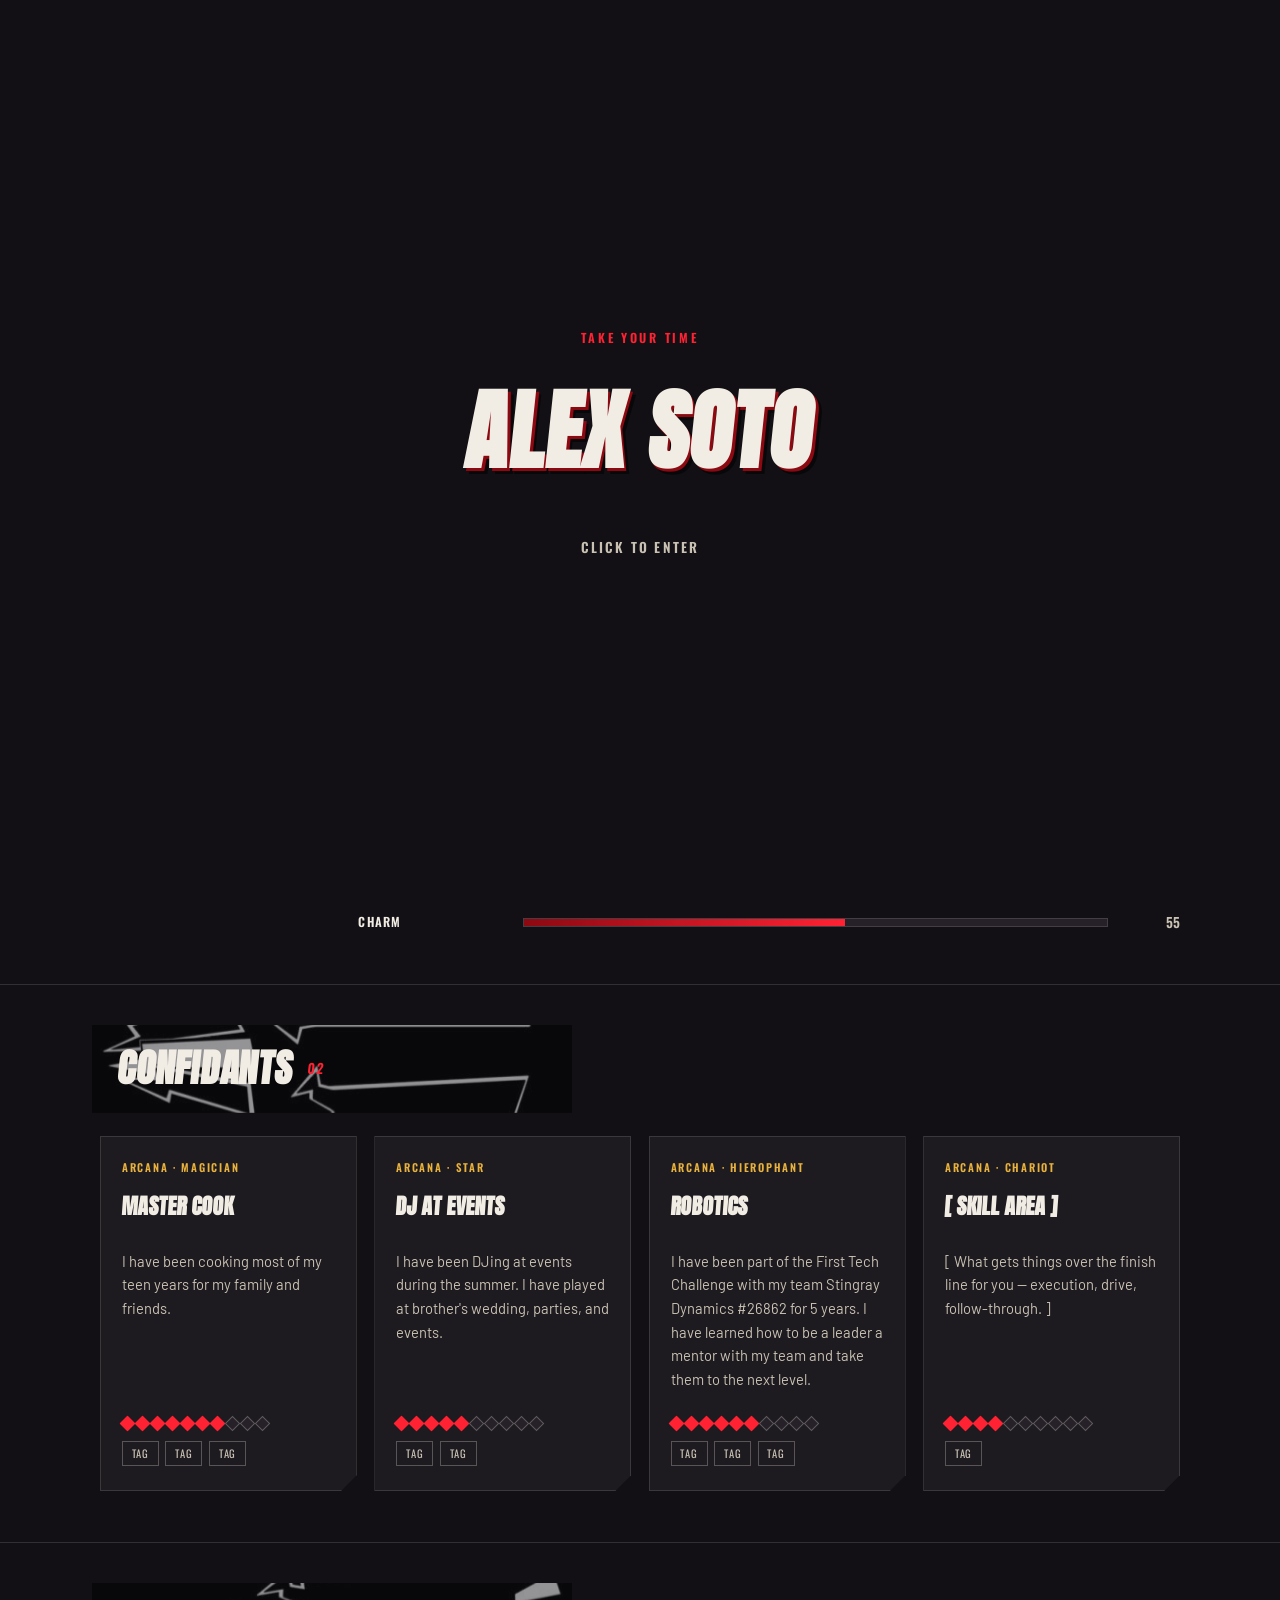
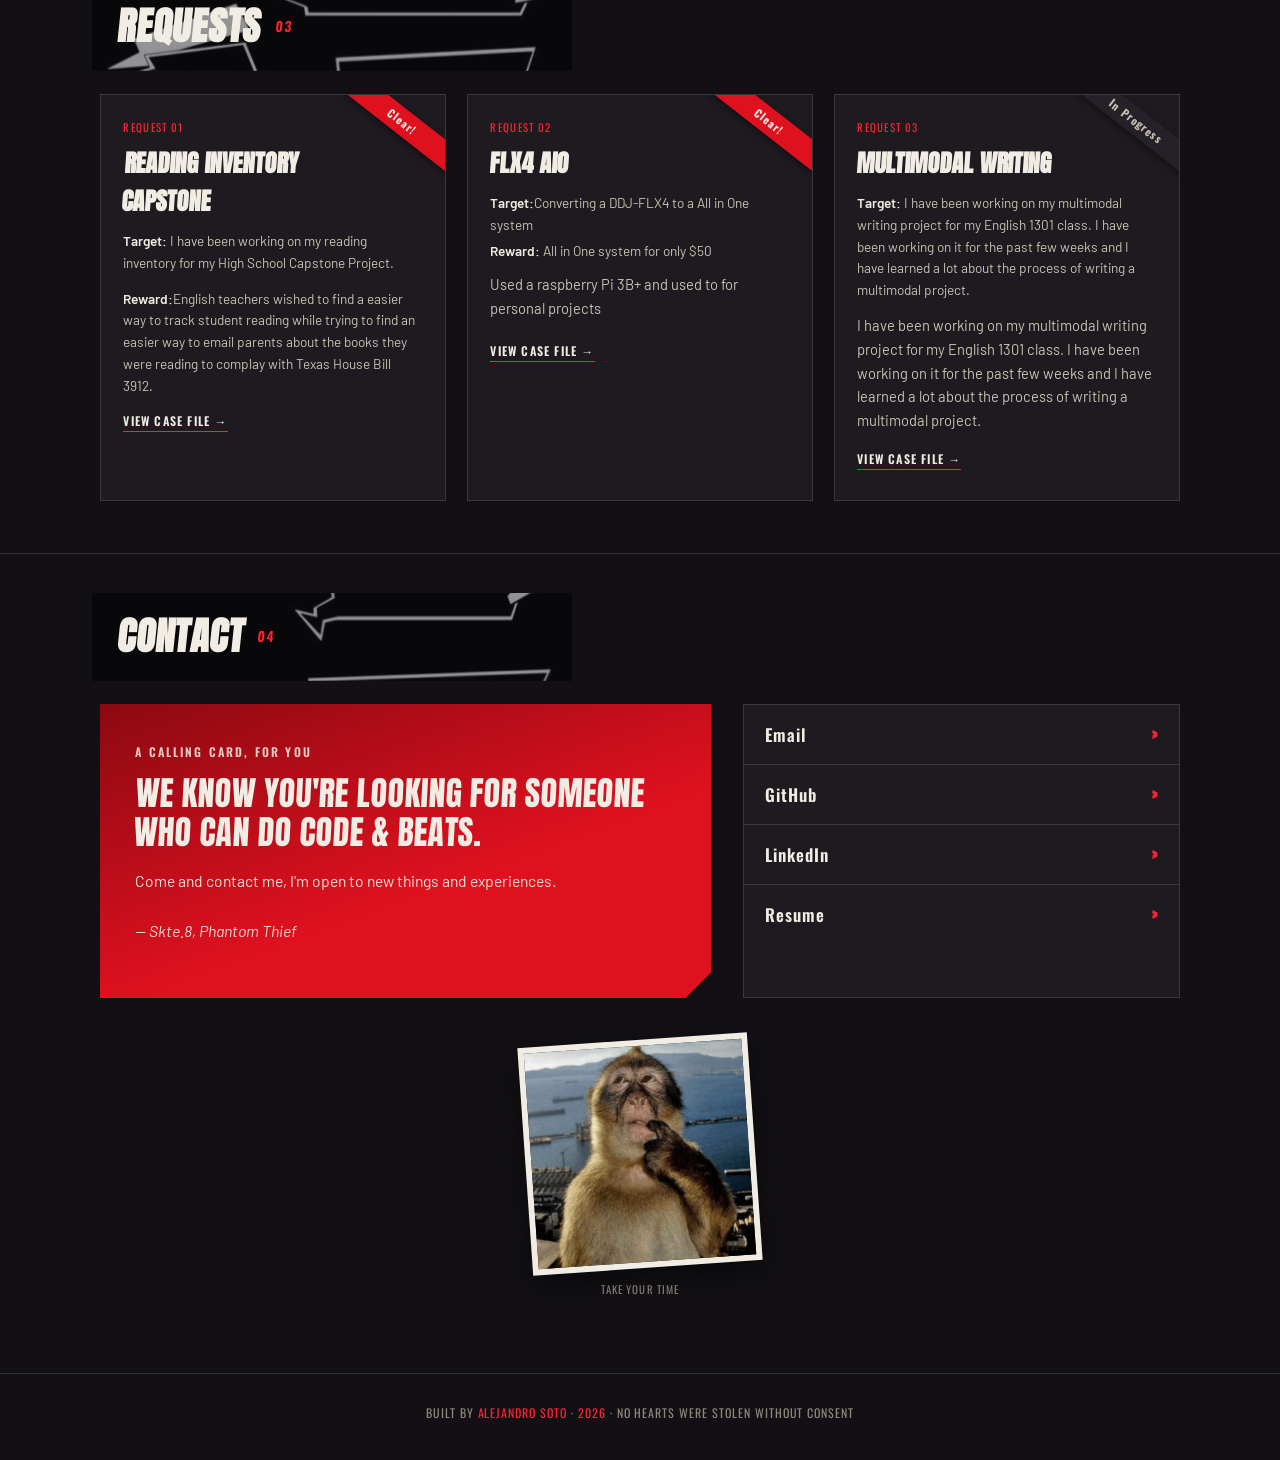
==== commit 89699dbb: "new file:   .vscode/launch.json 	new file:   README 	new file:   assets/audio/Background.mp3 	new fi" ====
--- a/index.html
+++ b/index.html
@@ -9,6 +9,14 @@
 <link rel="stylesheet" href="css/style.css">
 </head>
 <body>
+
+<div class="intro-screen" id="intro-screen" role="button" tabindex="0" aria-label="Click to enter site and start music">
+  <p class="intro-eyebrow">Take your Time</p>
+  <h1 class="intro-title">Alex Soto</h1>
+  <p class="intro-prompt">Click to Enter</p>
+</div>
+
+<audio id="bg-music" src="assets/audio/Background.mp3" loop preload="auto"></audio>
 
 <div class="app">
   <div class="bg-texture" aria-hidden="true"></div>
@@ -22,6 +30,7 @@
       <a href="#requests">Requests</a>
       <a href="#contact">Contact</a>
     </nav>
+    <button class="hud-mute" id="hud-mute" aria-label="Mute music" aria-pressed="false">♪</button>
     <button class="hud-toggle" id="hud-toggle" aria-label="Open menu" aria-expanded="false">MENU</button>
   </header>
 
@@ -115,7 +124,7 @@
           <article class="request-card">
             <span class="request-stamp">Clear!</span>
             <div class="request-meta">Request 01</div>
-            <h3 class="request-title">Reading Inventory</h3>
+            <h3 class="request-title">Reading Inventory Capstone</h3>
             <div class="request-row"><b>Target:</b> I have been working on my reading inventory for my High School Capstone Project.</p>
             <div class="request-row"><b>Reward:</b>English teachers wished to find a easier way to track student reading while trying to find an easier way to email parents about the books they were reading to complay with Texas House Bill 3912.</p>
             <a class="request-link" href="#">View case file →</a>
@@ -123,10 +132,10 @@
           <article class="request-card">
             <span class="request-stamp">Clear!</span>
             <div class="request-meta">Request 02</div>
-            <h3 class="request-title">[ Project Name ]</h3>
-            <div class="request-row"><b>Target:</b> [ the problem you solved ]</div>
-            <div class="request-row"><b>Reward:</b> [ the outcome or impact ]</div>
-            <p class="request-desc">[ A short paragraph on what you built, the tools you used, and why it mattered. ]</p>
+            <h3 class="request-title">FLX4 AIO </h3>
+            <div class="request-row"><b>Target:</b>Converting a DDJ-FLX4 to a All in One system</div>
+            <div class="request-row"><b>Reward:</b> All in One system for only $50</div>
+            <p class="request-desc">Used a raspberry Pi 3B+ and used to for personal projects</p>
             <a class="request-link" href="#">View case file →</a>
           </article>
           <article class="request-card">
@@ -150,9 +159,9 @@
         <div class="card-wrap">
           <div class="calling-card">
             <div class="calling-kicker">A calling card, for you</div>
-            <div class="calling-headline">We know you're looking for someone who can [ do the thing you do best ].</div>
-            <p class="calling-body">[ A closing line in your own voice — what kind of work, project, or conversation you're open to right now. ]</p>
-            <p class="calling-sign">— Your Name, Phantom Thief</p>
+            <div class="calling-headline">We know you're looking for someone who can do code & beats.</div>
+            <p class="calling-body">Come and contact me, I'm open to new things and experiences.</p>
+            <p class="calling-sign">— Skte.8, Phantom Thief</p>
           </div>
           <div class="link-panel">
             <a class="link-row" href="mailto:you@example.com"><span>Email</span><span class="arrow">›</span></a>
@@ -162,14 +171,14 @@
           </div>
         </div>
         <div class="sticker-wrap">
-          <img class="sticker-sheet" src="assets/img/sticker-sheet.jpg" alt="Persona 5 style sticker sheet, decorative">
+          <img class="sticker-sheet" src="assets/img/tenor.gif" alt="Persona 5 style sticker sheet, decorative">
         </div>
         <p class="sticker-note">Take your time</p>
       </div>
     </section>
   </main>
 
-  <footer class="site-footer">Built by <span>Your Name</span> · <span id="hud-year"></span> · No hearts were stolen without consent</footer>
+  <footer class="site-footer">Built by <span>Alejandro Soto</span> · <span id="hud-year"></span> · No hearts were stolen without consent</footer>
 </div>
 
 <script src="js/main.js" defer></script>
--- a/css/style.css
+++ b/css/style.css
@@ -24,6 +24,7 @@
   line-height:1.6;
   -webkit-font-smoothing:antialiased;
 }
+body.intro-lock{ overflow:hidden; height:100vh; }
 h1,h2,h3{ text-wrap:balance; margin:0; }
 a{ color:inherit; }
 img{ max-width:100%; display:block; }
@@ -72,7 +73,42 @@
 }
 .hud-nav a:hover, .hud-nav a.active{ color:var(--paper); }
 .hud-nav a:hover::after, .hud-nav a.active::after{ right:0; }
+.hud-mute{
+  display:inline-flex; align-items:center; justify-content:center;
+  width:34px; height:34px; flex:none;
+  background:none; border:1px solid var(--line-strong); color:var(--paper-dim);
+  font-size:1rem; line-height:1; cursor:pointer;
+  transition:color .15s ease, border-color .15s ease;
+}
+.hud-mute:hover{ color:var(--paper); border-color:var(--red-bright); }
+.hud-mute[aria-pressed="true"]{ color:var(--paper-faint); }
+.hud-mute[aria-pressed="true"]::after{ content:"\00d7"; margin-left:2px; }
 .hud-toggle{ display:none; }
+
+/* ---------- Intro / title screen ---------- */
+.intro-screen{
+  position:fixed; inset:0; z-index:100;
+  display:flex; flex-direction:column; align-items:center; justify-content:center; gap:.6rem;
+  background:var(--ink); cursor:pointer;
+  transition:opacity .6s ease;
+}
+.intro-screen.is-hidden{ opacity:0; pointer-events:none; }
+.intro-eyebrow{
+  font-family:'Oswald',sans-serif; font-weight:600; font-size:.78rem;
+  letter-spacing:.22em; text-transform:uppercase; color:var(--red-bright); margin:0;
+}
+.intro-title{
+  font-family:'Anton',sans-serif; font-size:clamp(2.6rem,10vw,5.5rem); text-transform:uppercase;
+  letter-spacing:.01em; transform:skewX(-6deg); color:var(--paper); margin:.2rem 0;
+  text-shadow:3px 3px 0 var(--red-deep), 6px 6px 0 rgba(0,0,0,.55);
+}
+.intro-prompt{
+  font-family:'Oswald',sans-serif; font-weight:600; font-size:.85rem;
+  letter-spacing:.16em; text-transform:uppercase; color:var(--paper-dim);
+  margin-top:1.4rem; animation:intro-pulse 1.6s ease-in-out infinite;
+}
+@keyframes intro-pulse{ 0%,100%{ opacity:.5; } 50%{ opacity:1; } }
+@media (prefers-reduced-motion:reduce){ .intro-prompt{ animation:none; } }
 
 @media (max-width:760px){
   .hud-nav{
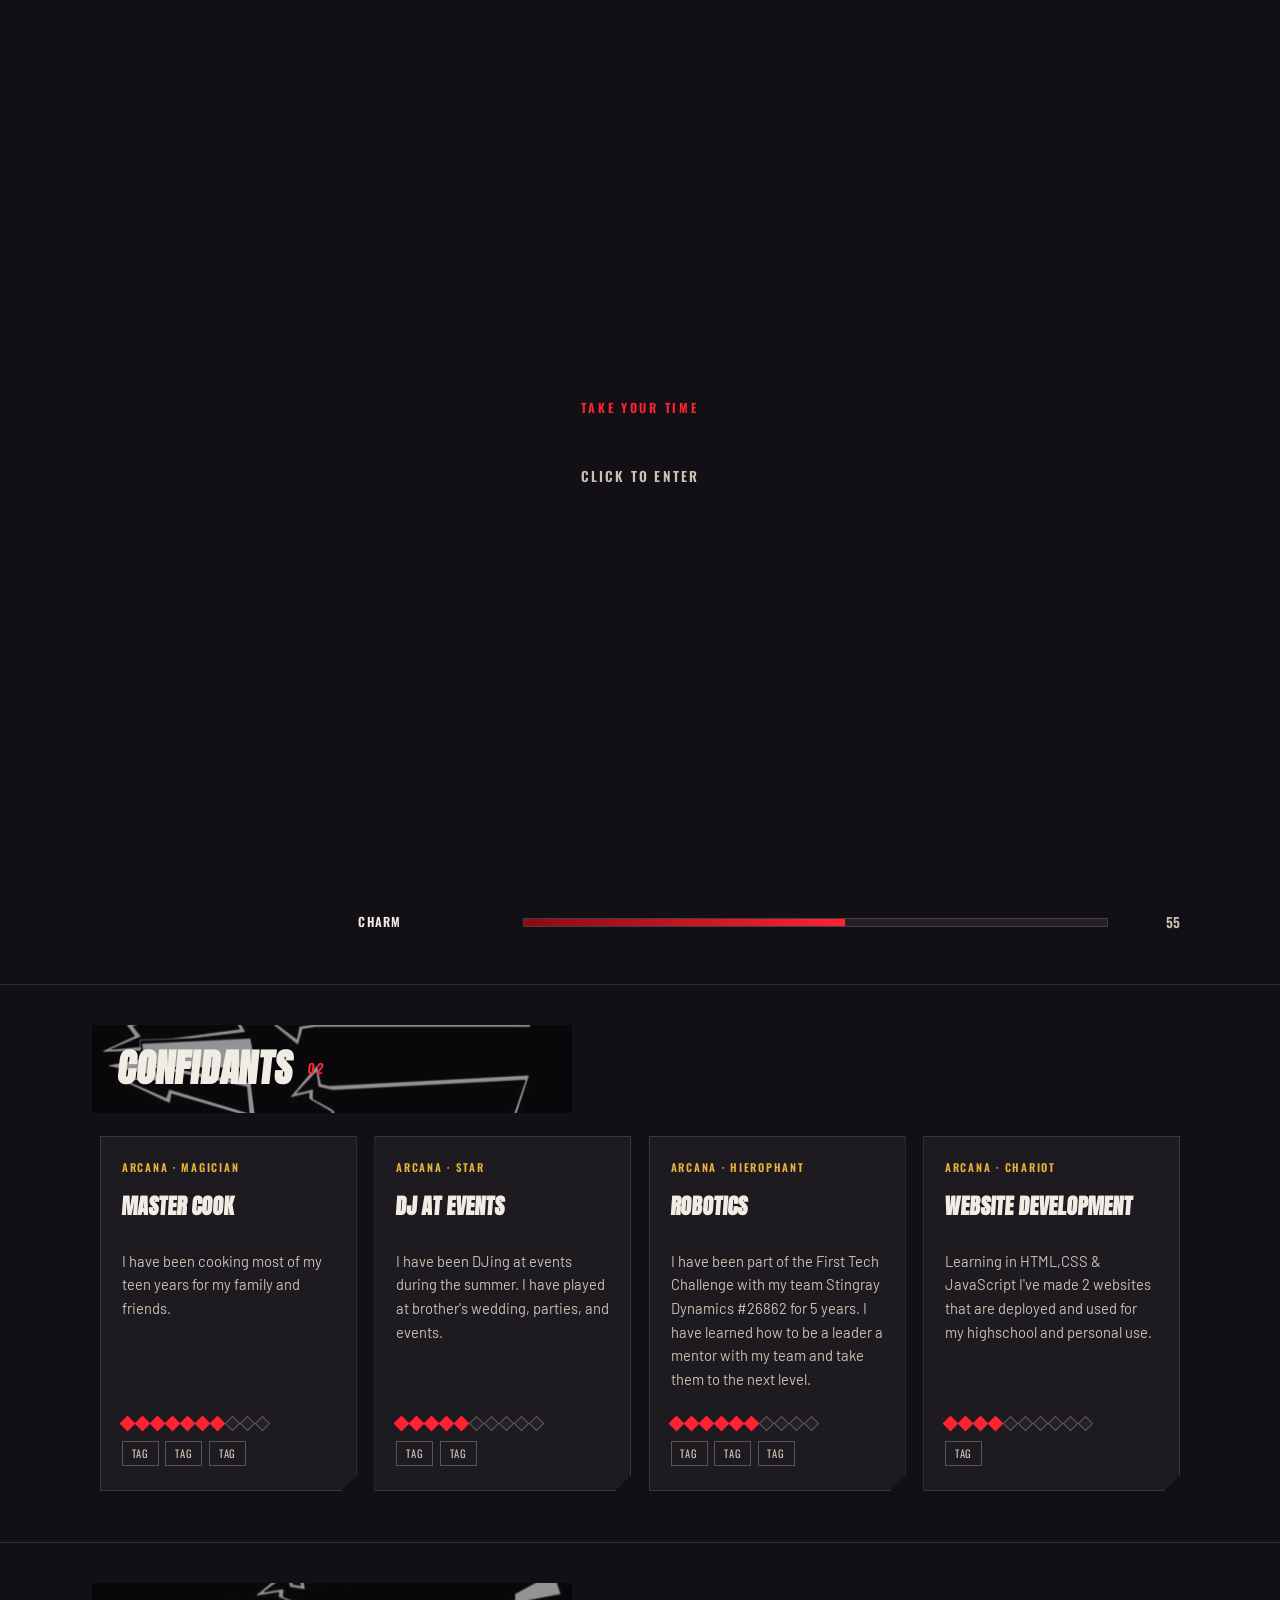
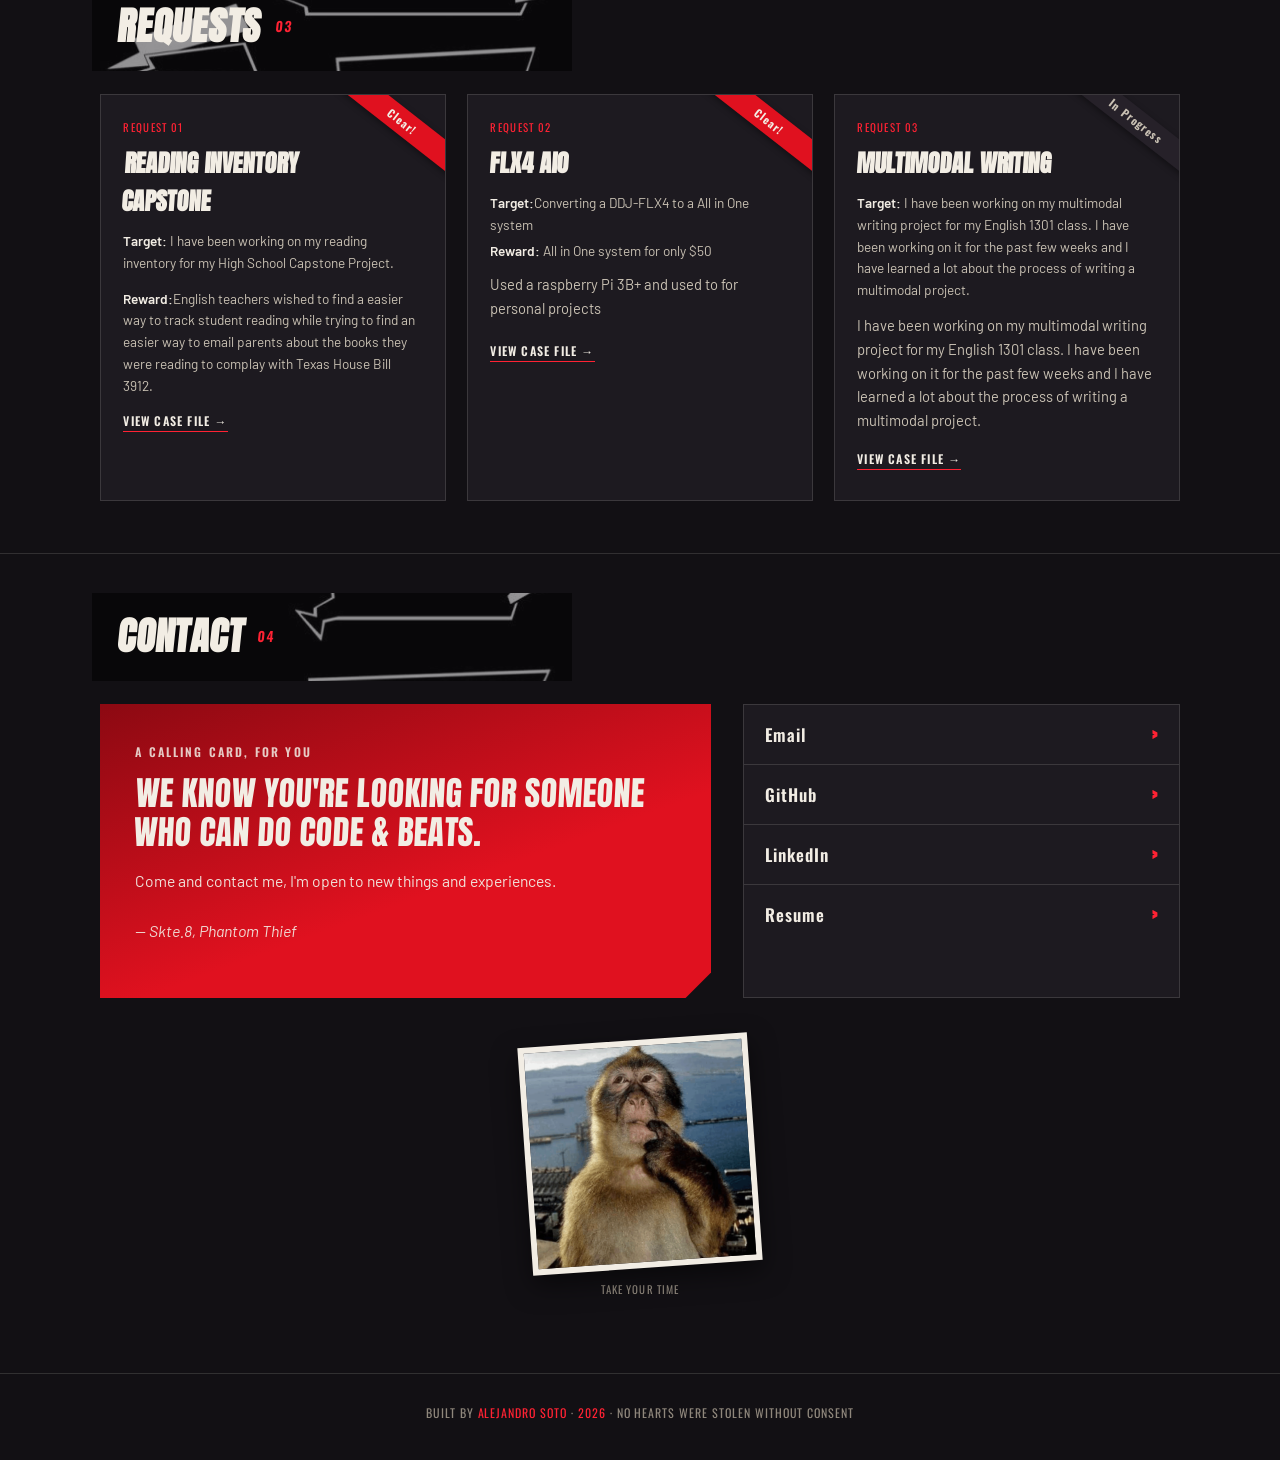
==== commit 3119ee57: "modified:   index.html" ====
--- a/index.html
+++ b/index.html
@@ -12,7 +12,7 @@
 
 <div class="intro-screen" id="intro-screen" role="button" tabindex="0" aria-label="Click to enter site and start music">
   <p class="intro-eyebrow">Take your Time</p>
-  <h1 class="intro-title">Alex Soto</h1>
+  <h1 class="intro-title"></h1>
   <p class="intro-prompt">Click to Enter</p>
 </div>
 
@@ -41,7 +41,7 @@
       <p class="hero-role">Computer Engineering Student</p>
       <p class="hero-line">I am a computer engineering student at the University of Texas Rio Grande Valley. I am interested in software development and machine learning.</p>
       <div class="hero-actions">
-        <a class="btn btn-primary" href="#projects">View Projects</a>
+        <a class="btn btn-primary" href="#requests">View Projects</a>
         <a class="btn btn-ghost" href="#contact">Send a Calling Card</a>
       </div>
     </section>
@@ -105,8 +105,10 @@
           </article>
           <article class="confidant-card">
             <span class="confidant-arcana">Arcana · Chariot</span>
-            <h3 class="confidant-title">[ Skill Area ]</h3>
-            <p class="confidant-desc">[ What gets things over the finish line for you — execution, drive, follow-through. ]</p>
+            <h3 class="confidant-title">Website development</h3>
+            <p class="confidant-desc">Learning in HTML,CSS & JavaScript I've made 2 websites that are deployed and used
+              for my highschool and personal use. 
+            </p>
             <div class="pips"><span class="pip on"></span><span class="pip on"></span><span class="pip on"></span><span class="pip on"></span><span class="pip"></span><span class="pip"></span><span class="pip"></span><span class="pip"></span><span class="pip"></span><span class="pip"></span></div>
             <div class="tags"><span class="tag">Tag</span></div>
           </article>
@@ -127,7 +129,7 @@
             <h3 class="request-title">Reading Inventory Capstone</h3>
             <div class="request-row"><b>Target:</b> I have been working on my reading inventory for my High School Capstone Project.</p>
             <div class="request-row"><b>Reward:</b>English teachers wished to find a easier way to track student reading while trying to find an easier way to email parents about the books they were reading to complay with Texas House Bill 3912.</p>
-            <a class="request-link" href="#">View case file →</a>
+            <a class="request-link" href="https://rwdled.github.io/Reading_Inventory_V2/">View case file →</a>
           </article>
           <article class="request-card">
             <span class="request-stamp">Clear!</span>
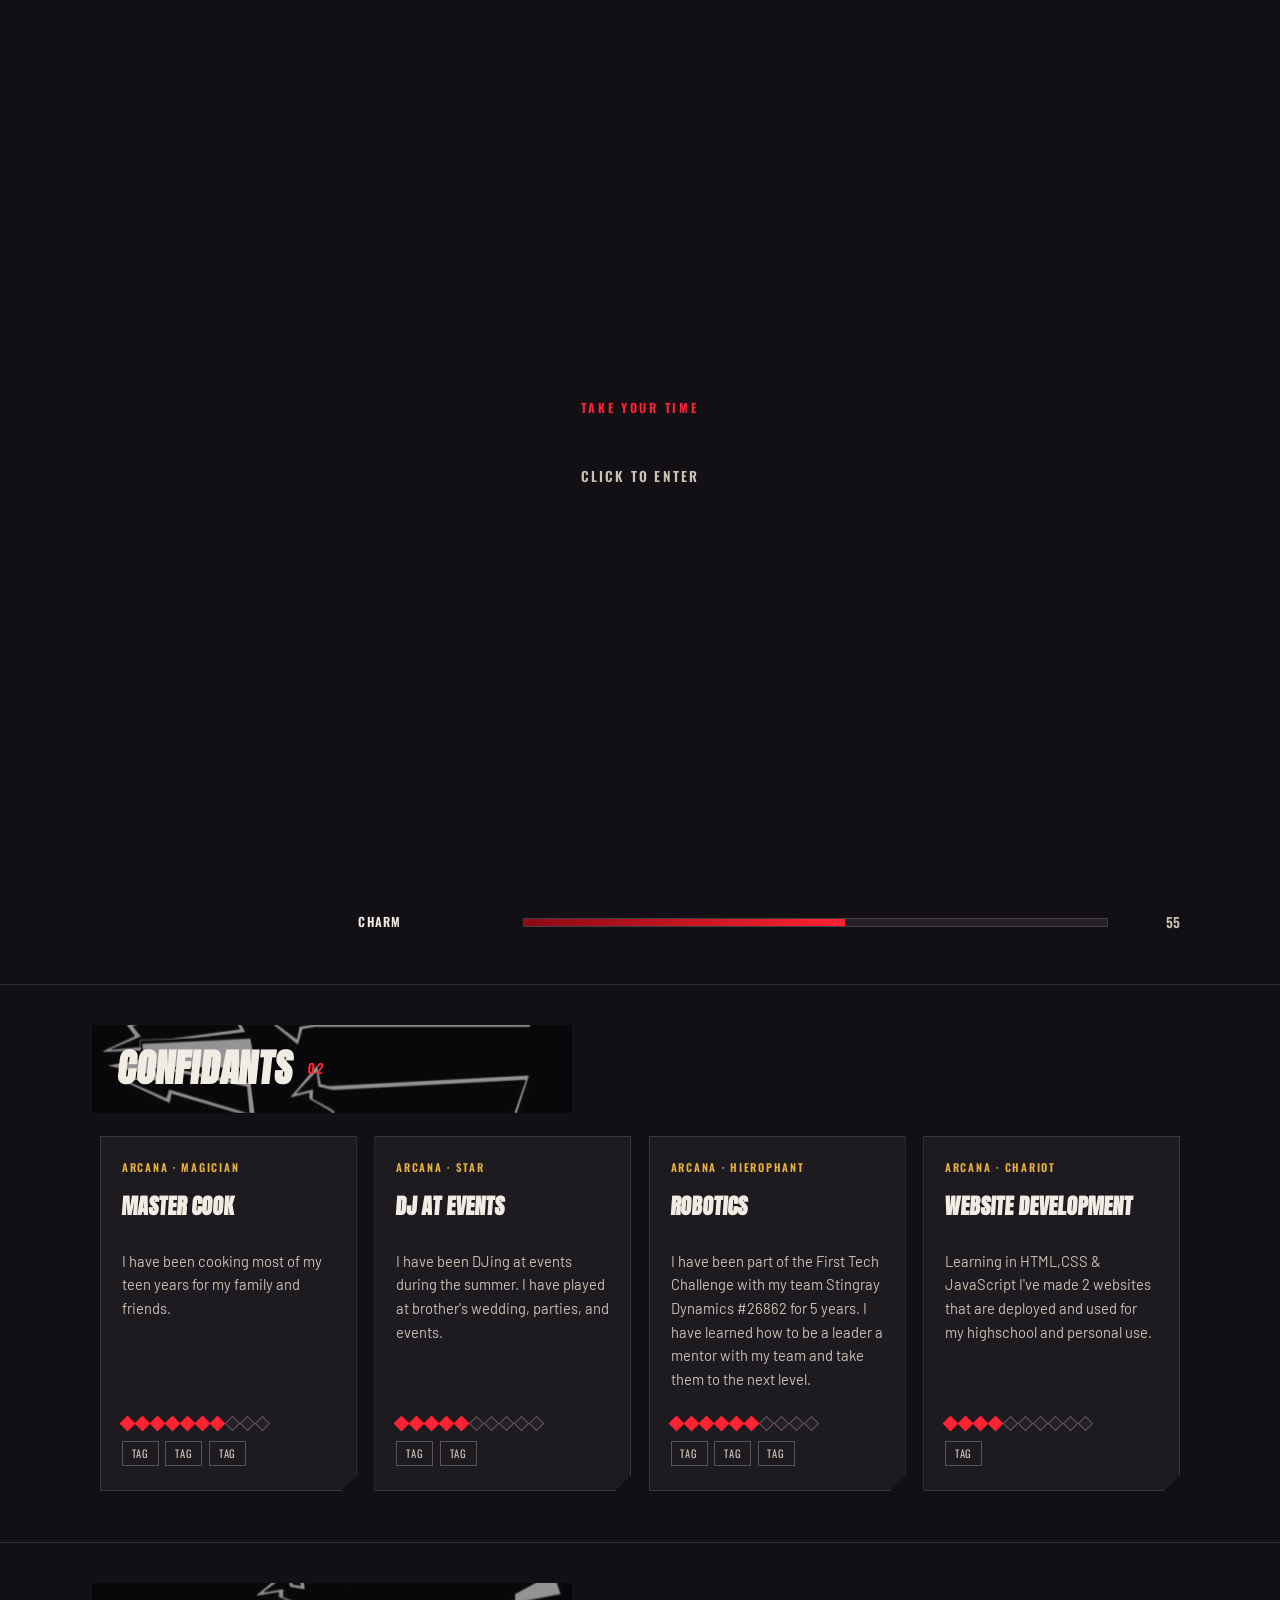
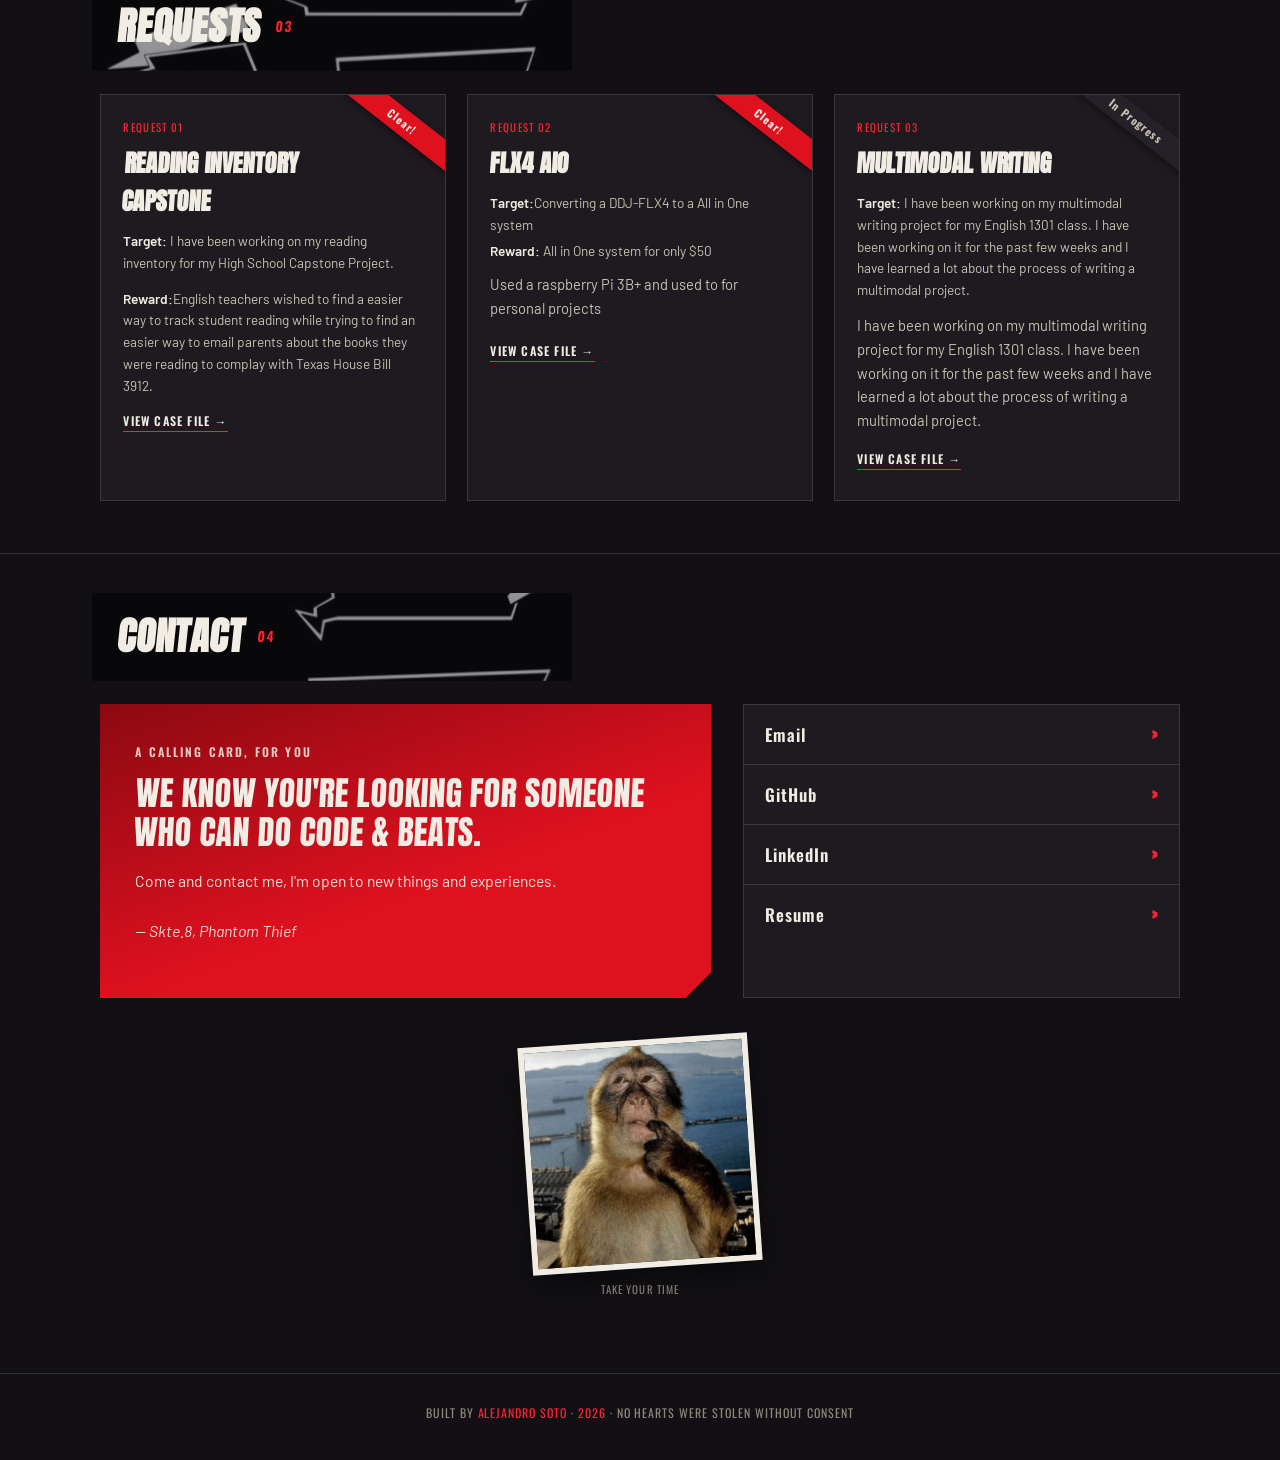
==== commit d87f78a5: "modified:   case-files/multimodal-writing.html 	modified:   css/style.css 	modified:   index.html" ====
--- a/index.html
+++ b/index.html
@@ -3,7 +3,7 @@
 <head>
 <meta charset="UTF-8">
 <meta name="viewport" content="width=device-width, initial-scale=1.0">
-<title>Your Name — Phantom Thief Dossier</title>
+<title> Alejandro Soto — Phantom Thief Dossier</title>
 <link rel="preconnect" href="https://fonts.googleapis.com">
 <link href="https://fonts.googleapis.com/css2?family=Anton&family=Oswald:wght@400;500;600;700&family=Barlow:ital,wght@0,400;0,500;0,600;1,500&display=swap" rel="stylesheet">
 <link rel="stylesheet" href="css/style.css">
--- a/css/style.css
+++ b/css/style.css
@@ -29,7 +29,7 @@
 a{ color:inherit; }
 img{ max-width:100%; display:block; }
 
-.app{ position:relative; overflow:hidden; }
+.app{ position:relative; }
 .bg-texture{
   position:fixed; inset:0; z-index:0;
   background-image:url("../assets/img/back.png");
